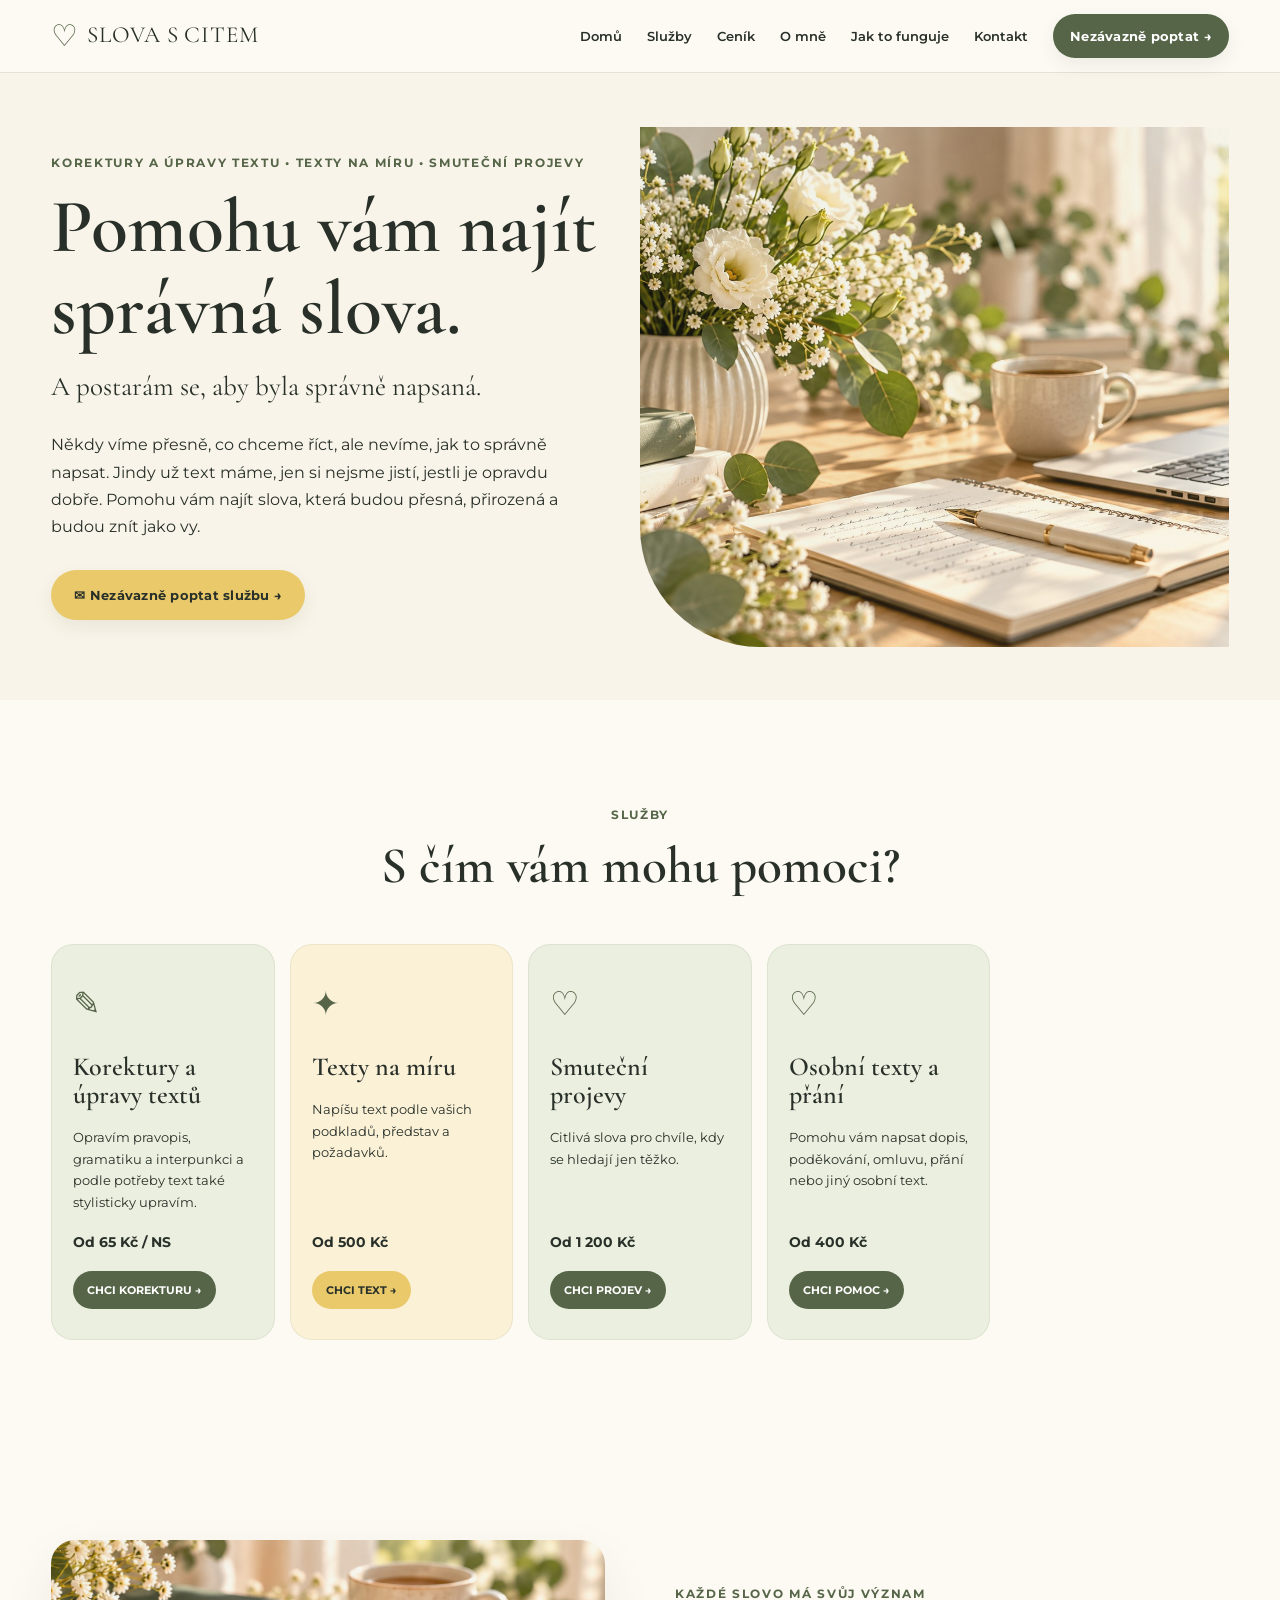
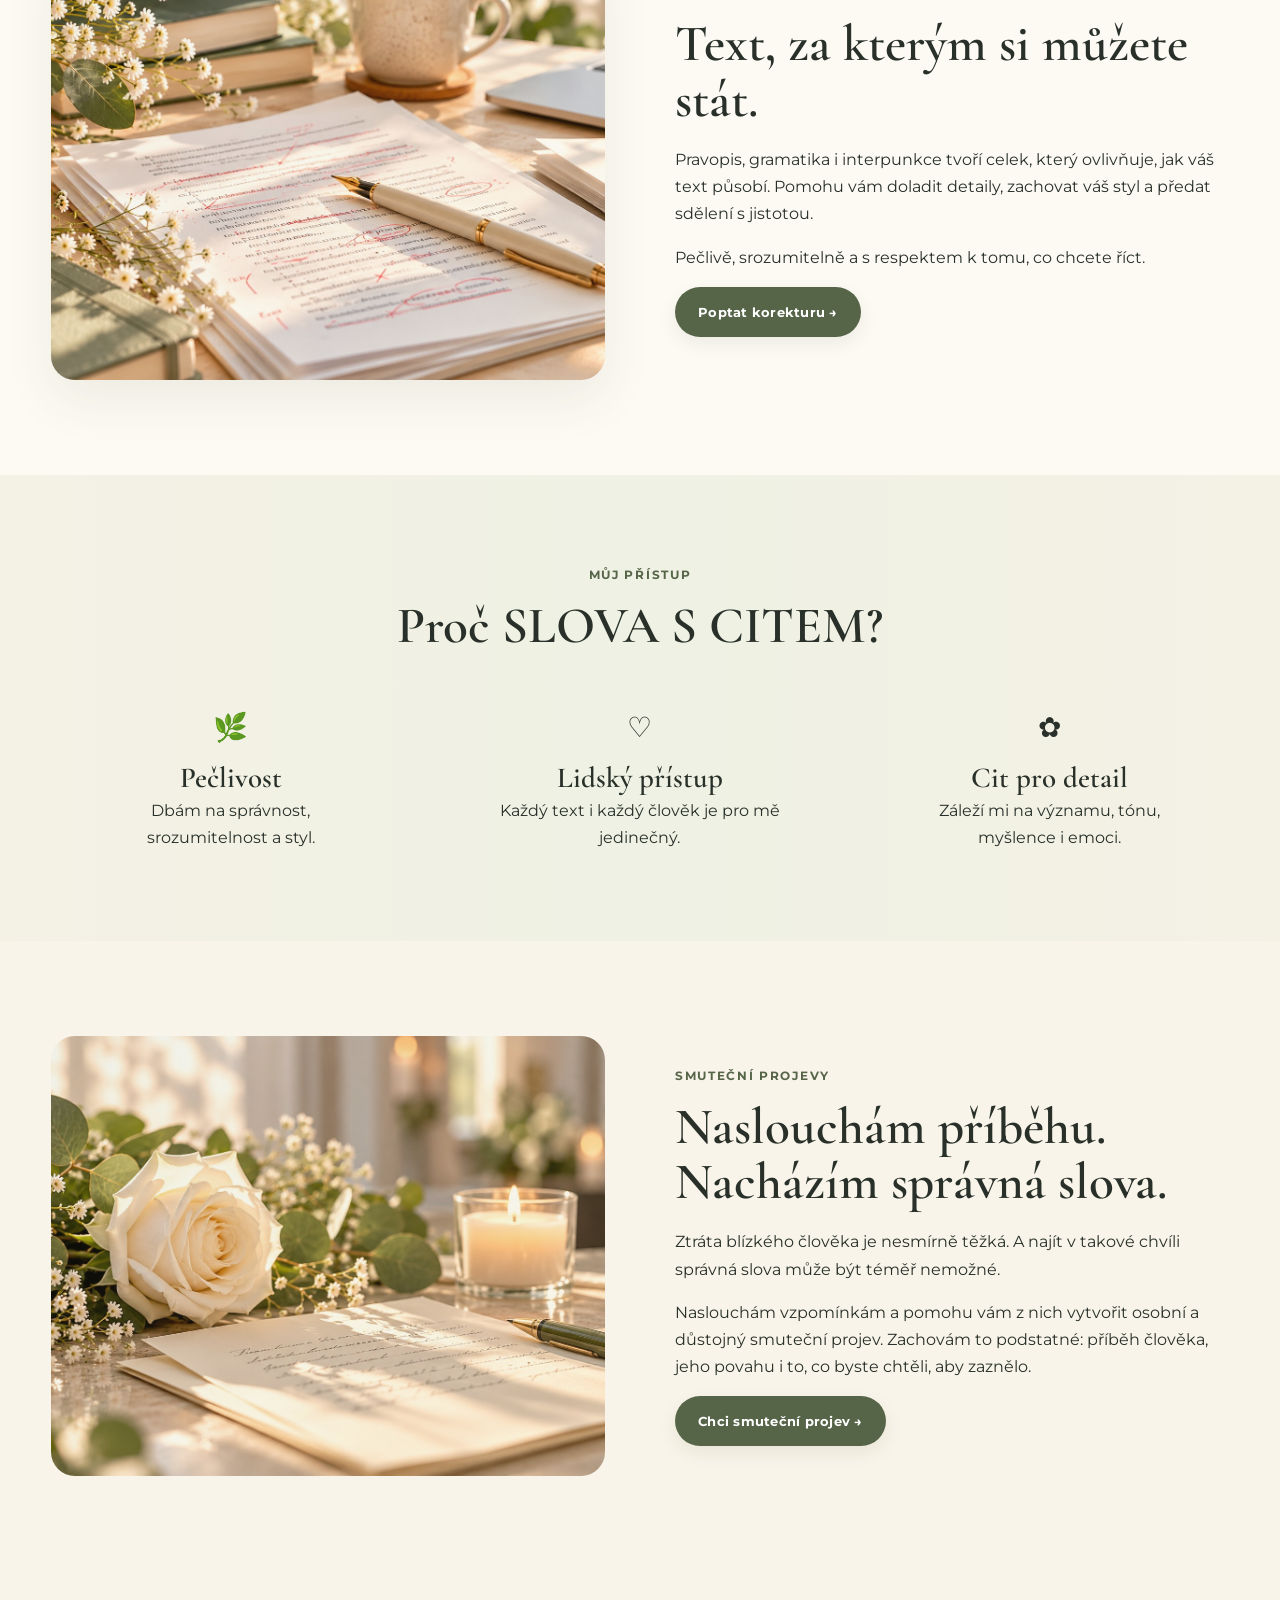
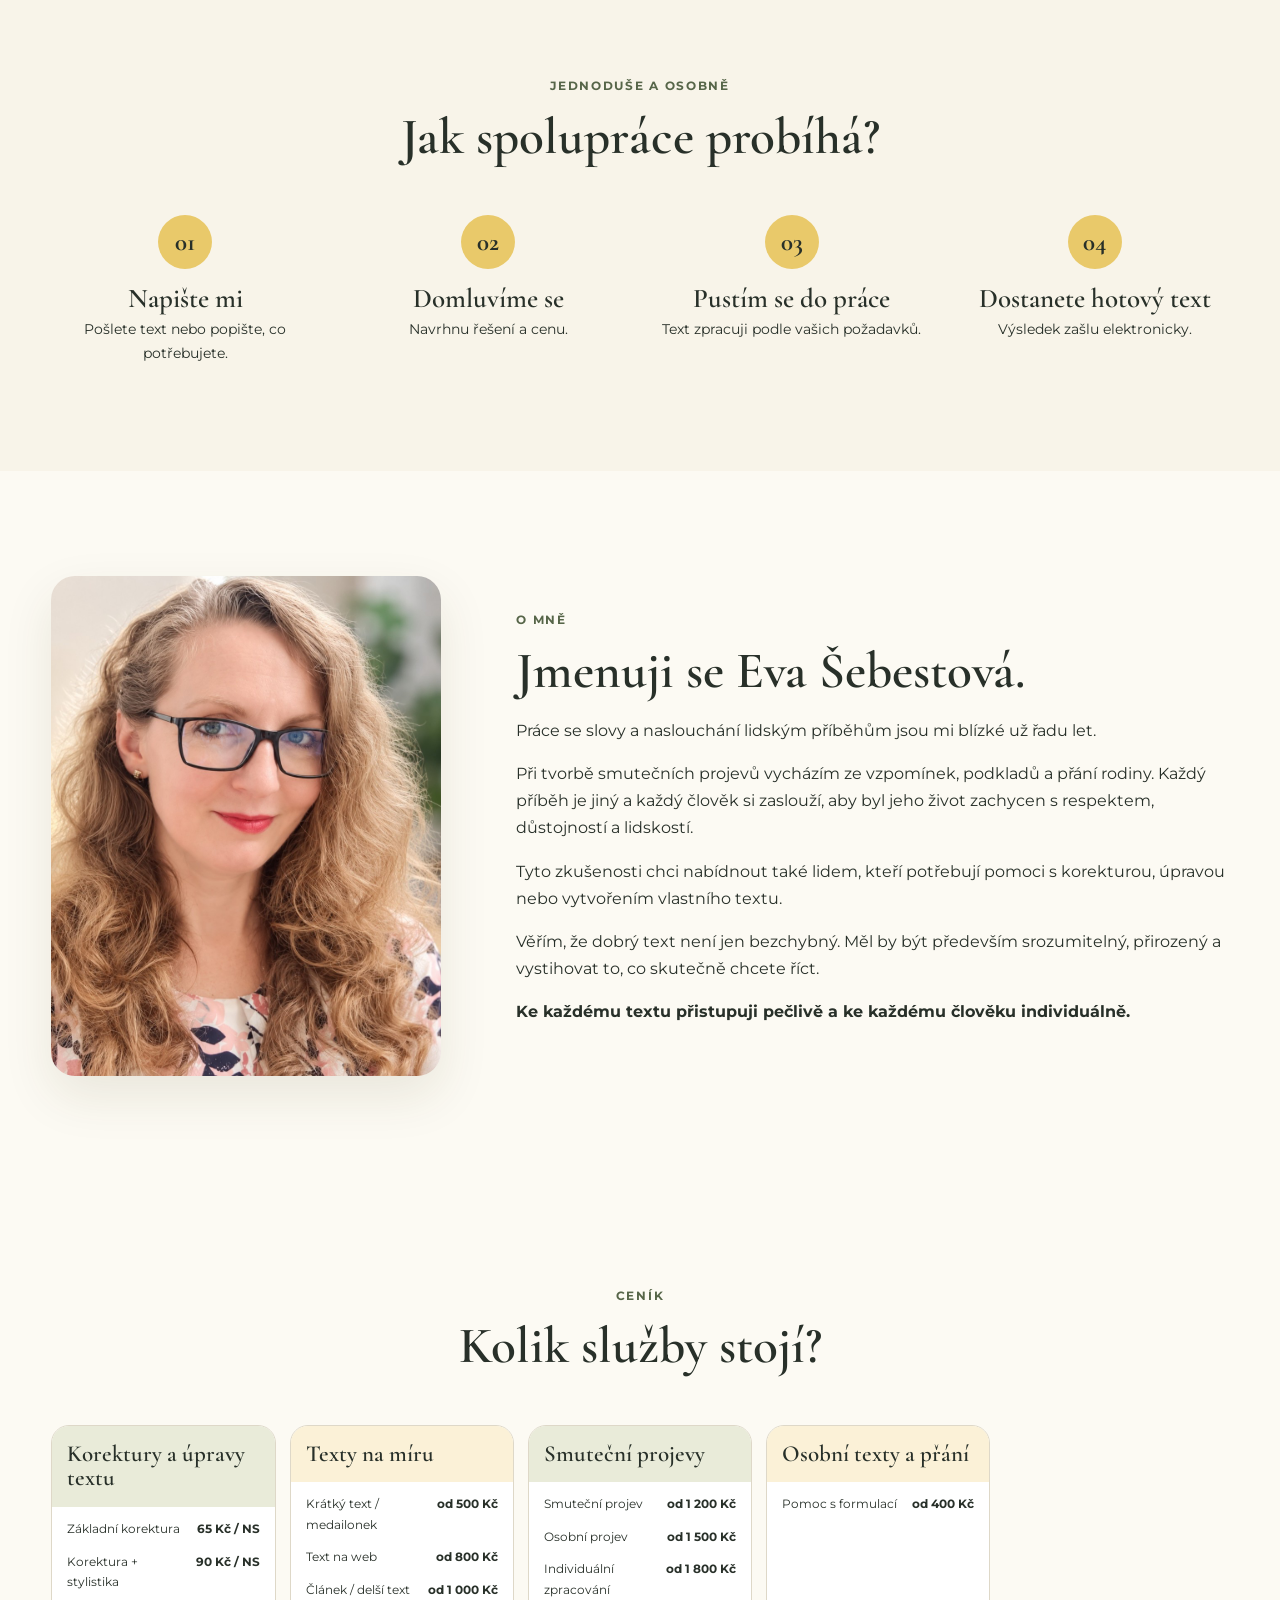
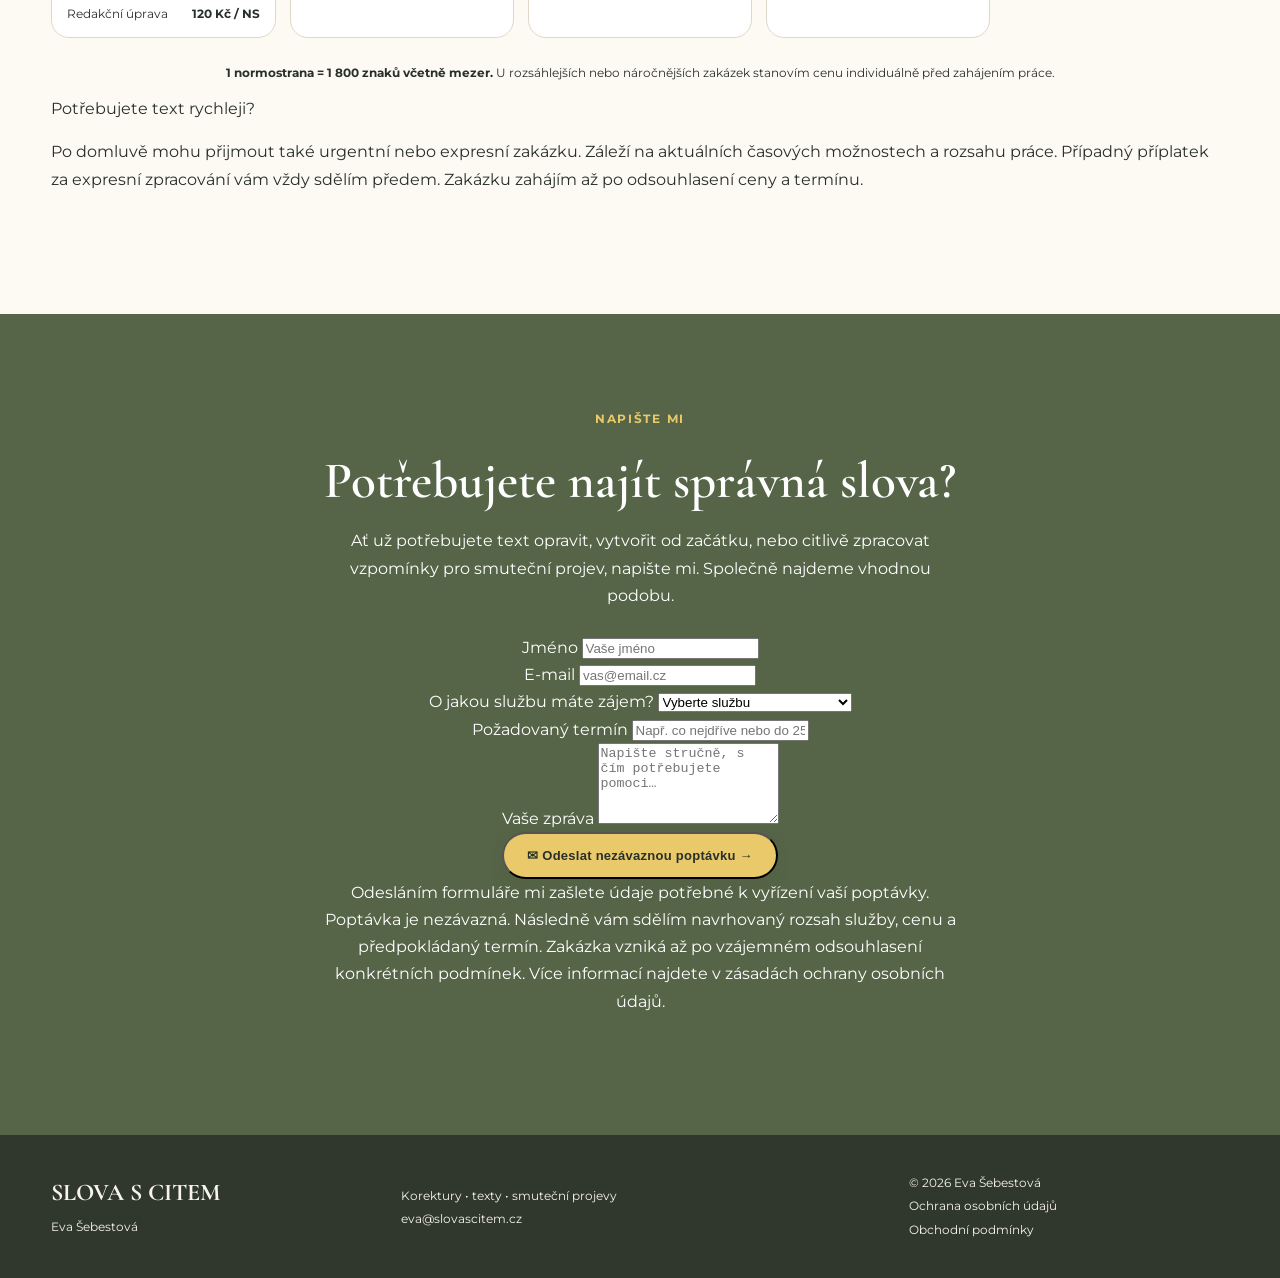
==== index.html @ 14510b4c "Update index.html" ====
<!doctype html>
<html lang="cs">
<head>
  <meta charset="utf-8">
  <meta name="viewport" content="width=device-width, initial-scale=1">
  <meta name="description" content="Slova s citem – korektury, texty na zakázku, osobní texty a smuteční projevy.">
  <title>Slova s citem | Eva Šebestová</title>
  <link rel="stylesheet" href="style.css">
</head>
<body>

<header class="site-header">
  <div class="container nav-wrap">
    <a class="logo" href="#domu" aria-label="Slova s citem – domů">
      <span class="logo-mark">♡</span>
      <span>SLOVA <i>S CITEM</i></span>
    </a>
    <button class="menu-toggle" aria-label="Otevřít menu" aria-expanded="false">☰</button>
    <nav class="nav" aria-label="Hlavní navigace">
      <a href="#domu">Domů</a>
      <a href="#sluzby">Služby</a>
      <a href="#cenik">Ceník</a>
      <a href="#omne">O mně</a>
      <a href="#jak-to-funguje">Jak to funguje</a>
      <a href="#kontakt">Kontakt</a>
      <a class="btn btn-small" href="#poptavka">Nezávazně poptat →</a>
    </nav>
  </div>
</header>

<main id="domu">

<section class="hero">
  <div class="container hero-grid">
    <div class="hero-copy">
      <p class="eyebrow">Korektury a úpravy textu • texty na míru • smuteční projevy</p>
      <h1>Pomohu vám najít správná slova.</h1>
      <p class="lead">A postarám se, aby byla správně napsaná.</p>
      <p>Někdy víme přesně, co chceme říct, ale nevíme, jak to správně napsat. Jindy už text máme, jen si nejsme jistí, jestli je opravdu dobře. Pomohu vám najít slova, která budou přesná, přirozená a budou znít jako vy.</p>
      <a class="btn" href="#poptavka">✉ Nezávazně poptat službu →</a>
    </div>
    <div class="hero-image" role="img" aria-label="Pracovní stůl s knihou, perem a květinami"></div>
  </div>
</section>

<section id="sluzby" class="section">
  <div class="container">
    <div class="section-heading">
      <p class="eyebrow">Služby</p>
      <h2>S čím vám mohu pomoci?</h2>
    </div>
    <div class="services-grid">
      <article class="service-card">
        <span class="service-icon">✎</span>
        <h3>Korektury a úpravy textů</h3>
        <p>Opravím pravopis, gramatiku a interpunkci a podle potřeby text také stylisticky upravím.</p>
        <strong>Od 65 Kč / NS</strong>
        <a href="#poptavka">Chci korekturu →</a>
      </article>
      <article class="service-card accent">
        <span class="service-icon">✦</span>
        <h3>Texty na míru</h3>
        <p>Napíšu text podle vašich podkladů, představ a požadavků.</p>
        <strong>Od 500 Kč</strong>
        <a href="#poptavka">Chci text →</a>
      </article>
      <article class="service-card">
        <span class="service-icon">♡</span>
        <h3>Smuteční projevy</h3>
        <p>Citlivá slova pro chvíle, kdy se hledají jen těžko.</p>
        <strong>Od 1 200 Kč</strong>
        <a href="#poptavka">Chci projev →</a>
      </article>
      <article class="service-card">
        <span class="service-icon">♡</span>
        <h3>Osobní texty a přání</h3>
        <p>Pomohu vám napsat dopis, poděkování, omluvu, přání nebo jiný osobní text.</p>
        <strong>Od 400 Kč</strong>
        <a href="#poptavka">Chci pomoc →</a>
      </article>
    </div>
  </div>
</section>

<section class="proofreading-showcase">
  <div class="container proofreading-grid">
    <div class="proofreading-photo" role="img" aria-label="Pečlivě opravené texty, dokumenty a pero"></div>
    <div class="proofreading-copy">
      <p class="eyebrow">Každé slovo má svůj význam</p>
      <h2>Text, za kterým si můžete stát.</h2>
      <p>Pravopis, gramatika i interpunkce tvoří celek, který ovlivňuje, jak váš text působí. Pomohu vám doladit detaily, zachovat váš styl a předat sdělení s jistotou.</p>
      <p>Pečlivě, srozumitelně a s respektem k tomu, co chcete říct.</p>
      <a class="btn btn-green" href="#poptavka">Poptat korekturu →</a>
    </div>
  </div>
</section>
  
<section class="values">
  <div class="container">
    <div class="section-heading">
      <p class="eyebrow">Můj přístup</p>
      <h2>Proč SLOVA S CITEM?</h2>
    </div>
    <div class="values-grid">
      <div><span>🌿</span><h3>Pečlivost</h3><p>Dbám na správnost, srozumitelnost a styl.</p></div>
      <div><span>♡</span><h3>Lidský přístup</h3><p>Každý text i každý člověk je pro mě jedinečný.</p></div>
      <div><span>✿</span><h3>Cit pro detail</h3><p>Záleží mi na významu, tónu, myšlence i emoci.</p></div>
    </div>
  </div>
</section>

<section class="special">
  <div class="container special-grid">
    <div class="special-photo"></div>
    <div>
      <p class="eyebrow">Smuteční projevy</p>
      <h2>Naslouchám příběhu. Nacházím správná slova.</h2>
      <p>Ztráta blízkého člověka je nesmírně těžká. A najít v takové chvíli správná slova může být téměř nemožné.</p>
      <p>Naslouchám vzpomínkám a pomohu vám z nich vytvořit osobní a důstojný smuteční projev. Zachovám to podstatné: příběh člověka, jeho povahu i to, co byste chtěli, aby zaznělo.</p>
      <a class="btn btn-green" href="#poptavka">Chci smuteční projev →</a>
    </div>
  </div>
</section>

<section id="jak-to-funguje" class="section process">
  <div class="container">
    <div class="section-heading">
      <p class="eyebrow">Jednoduše a osobně</p>
      <h2>Jak spolupráce probíhá?</h2>
    </div>
    <div class="process-grid">
      <div><b>01</b><h3>Napište mi</h3><p>Pošlete text nebo popište, co potřebujete.</p></div>
      <div><b>02</b><h3>Domluvíme se</h3><p>Navrhnu řešení a cenu.</p></div>
      <div><b>03</b><h3>Pustím se do práce</h3><p>Text zpracuji podle vašich požadavků.</p></div>
      <div><b>04</b><h3>Dostanete hotový text</h3><p>Výsledek zašlu elektronicky.</p></div>
    </div>
  </div>
</section>
  
<section id="omne" class="section about">
  <div class="container about-grid">
    <div class="about-photo" aria-label="Fotografie Evy Šebestové"></div>
    <div>
      <p class="eyebrow">O mně</p>
      <h2>Jmenuji se Eva Šebestová.</h2>
      <p>Práce se slovy a naslouchání lidským příběhům jsou mi blízké už řadu let.</p>
      <p>Při tvorbě smutečních projevů vycházím ze vzpomínek, podkladů a přání rodiny. Každý příběh je jiný a každý člověk si zaslouží, aby byl jeho život zachycen s respektem, důstojností a lidskostí.</p>
      <p>Tyto zkušenosti chci nabídnout také lidem, kteří potřebují pomoci s korekturou, úpravou nebo vytvořením vlastního textu.</p>
      <p>Věřím, že dobrý text není jen bezchybný. Měl by být především srozumitelný, přirozený a vystihovat to, co skutečně chcete říct.</p>
      <p><strong>Ke každému textu přistupuji pečlivě a ke každému člověku individuálně.</strong></p>
    </div>
  </div>
</section>

<section id="cenik" class="section pricing">
  <div class="container">
    <div class="section-heading">
      <p class="eyebrow">Ceník</p>
      <h2>Kolik služby stojí?</h2>
    </div>
    <div class="pricing-grid">
      <article><h3>Korektury a úpravy textu</h3><p>Základní korektura <b>65 Kč / NS</b></p><p>Korektura + stylistika <b>90 Kč / NS</b></p><p>Redakční úprava <b>120 Kč / NS</b></p></article>
      <article><h3>Texty na míru</h3><p>Krátký text / medailonek <b>od 500 Kč</b></p><p>Text na web <b>od 800 Kč</b></p><p>Článek / delší text <b>od 1 000 Kč</b></p></article>
      <article><h3>Smuteční projevy</h3><p>Smuteční projev <b>od 1 200 Kč</b></p><p>Osobní projev <b>od 1 500 Kč</b></p><p>Individuální zpracování <b>od 1 800 Kč</b></p></article>
      <article><h3>Osobní texty a přání</h3><p>Pomoc s formulací <b>od 400 Kč</b></p></article>
    </div>
    <p class="note"><strong>1 normostrana = 1 800 znaků včetně mezer.</strong> U rozsáhlejších nebo náročnějších zakázek stanovím cenu individuálně před zahájením práce.</p> Potřebujete text rychleji?
<p>
Po domluvě mohu přijmout také urgentní nebo expresní zakázku. Záleží na aktuálních časových možnostech a rozsahu práce. Případný příplatek za expresní zpracování vám vždy sdělím předem. Zakázku zahájím až po odsouhlasení ceny a termínu.</p>
  </div>
</section>

<section id="poptavka" class="cta">
  <div class="container">
    <p class="eyebrow">Napište mi</p>
    <h2>Potřebujete najít správná slova?</h2>
    <p>Ať už potřebujete text opravit, vytvořit od začátku, nebo citlivě zpracovat vzpomínky pro smuteční projev, napište mi. Společně najdeme vhodnou podobu.</p>
    <form class="contact-form" action="https://formsubmit.app/f/jwqg4cdmm2" method="POST">
      <input type="hidden" name="_subject" value="Nová poptávka – SLOVA S CITEM">
      <div class="form-field">
        <label for="poptavka-jmeno">Jméno</label>
        <input id="poptavka-jmeno" type="text" name="name" autocomplete="name" placeholder="Vaše jméno" required>
      </div>
      <div class="form-field">
        <label for="poptavka-email">E-mail</label>
        <input id="poptavka-email" type="email" name="email" autocomplete="email" placeholder="vas@email.cz" required>
      </div>
      <div class="form-field">
        <label for="poptavka-sluzba">O jakou službu máte zájem?</label>
        <select id="poptavka-sluzba" name="service" required>
          <option value="" selected disabled>Vyberte službu</option>
          <option>Korektury a úpravy textu</option>
          <option>Text na míru</option>
          <option>Smuteční projev</option>
          <option>Osobní text a přání</option>
          <option>Jiná služba / nejsem si jistý/á</option>
        </select>
      </div>
<div class="form-field">
  <label for="poptavka-termin">Požadovaný termín</label>
  <input
    id="poptavka-termin"
    type="text"
    name="deadline"
    placeholder="Např. co nejdříve nebo do 25. 10."
  >
</div>
      <div class="form-field">
        <label for="poptavka-zprava">Vaše zpráva</label>
        <textarea id="poptavka-zprava" name="message" rows="5" placeholder="Napište stručně, s čím potřebujete pomoci…" required></textarea>
      </div>
      <button class="btn btn-light" type="submit">✉ Odeslat nezávaznou poptávku →</button>
      
<p class="form-note">
  Odesláním formuláře mi zašlete údaje potřebné k vyřízení vaší poptávky. Poptávka je nezávazná. Následně vám sdělím navrhovaný rozsah služby, cenu a předpokládaný termín. Zakázka vzniká až po vzájemném odsouhlasení konkrétních podmínek.
  Více informací najdete v
  <a href="ochrana-osobnich-udaju.html">zásadách ochrany osobních údajů</a>.
</p>

    </form>
  </div>
</section>

</main>

<footer id="kontakt" class="footer">
  <div class="container footer-grid">
    <div><strong>SLOVA S CITEM</strong><p>Eva Šebestová</p></div>
    <div><p>Korektury • texty • smuteční projevy</p><a href="mailto:eva@slovascitem.cz">eva@slovascitem.cz</a></div>
    
<div>
  <p>© 2026 Eva Šebestová</p>
  <p><a href="ochrana-osobnich-udaju.html">Ochrana osobních údajů</a></p>
  <p><a href="obchodni-podminky.html">Obchodní podmínky</a></p>
</div>

  </div>
</footer>

<script>
  const toggle = document.querySelector('.menu-toggle');
  const nav = document.querySelector('.nav');
  toggle.addEventListener('click', () => {
    const open = nav.classList.toggle('open');
    toggle.setAttribute('aria-expanded', open);
  });
  document.querySelectorAll('.nav a').forEach(link => link.addEventListener('click', () => nav.classList.remove('open')));
</script>
</body>
</html>
---- style.css ----
@font-face {
  font-family: "Cormorant Garamond";
  src: url("fonts/CormorantGaramond-VariableFont_wght.ttf") format("truetype");
  font-weight: 300 700;
  font-style: normal;
  font-display: swap;
}

@font-face {
  font-family: "Montserrat";
  src: url("fonts/Montserrat-VariableFont_wght.ttf") format("truetype");
  font-weight: 100 900;
  font-style: normal;
  font-display: swap;
}

:root{
  --cream:#F8F4E9;
  --ivory:#FCFAF3;
  --sage:#7A8963;
  --olive:#566548;
  --gold:#E9C96A;
  --text:#283029;
  --line:#DED8C8;
  --serif:"Cormorant Garamond", Georgia, serif;
  --sans:"Montserrat", Arial, sans-serif;
  --radius:22px;
}
*{box-sizing:border-box}
html{scroll-behavior:smooth}
body{margin:0;background:var(--ivory);color:var(--text);font-family:var(--sans);font-size:16px;line-height:1.7}
a{color:inherit;text-decoration:none}
.container{width:min(1180px,92%);margin:auto}
.site-header{position:sticky;top:0;z-index:20;background:rgba(252,250,243,.95);backdrop-filter:blur(12px);border-bottom:1px solid rgba(222,216,200,.7)}
.nav-wrap{min-height:72px;display:flex;align-items:center;justify-content:space-between;gap:24px}
.logo{display:flex;align-items:center;gap:8px;font-family:var(--serif);font-size:23px;letter-spacing:.04em;white-space:nowrap}
.logo i{font-style:normal}
.logo-mark{font-size:30px;color:var(--olive)}
.nav{display:flex;align-items:center;gap:25px;font-size:13px;font-weight:600}
.nav a:not(.btn){transition:.2s}
.nav a:not(.btn):hover{color:var(--olive)}
.menu-toggle{display:none;border:0;background:none;font-size:28px;color:var(--olive)}
.btn{display:inline-flex;align-items:center;justify-content:center;gap:8px;padding:14px 23px;border-radius:999px;background:var(--gold);font-weight:700;font-size:13px;letter-spacing:.02em;transition:.2s;box-shadow:0 7px 18px rgba(70,60,20,.08)}
.btn:hover{transform:translateY(-2px)}
.btn-small{padding:11px 17px;background:var(--olive);color:white}
.btn-green{background:var(--olive);color:white}
.btn-light{background:var(--gold);color:var(--text)}
.hero{background:var(--cream)}
.hero-grid{min-height:610px;display:grid;grid-template-columns:1fr 1fr;align-items:center}
.hero-copy{padding:80px 40px 80px 0;max-width:650px}
.eyebrow{font-size:12px;text-transform:uppercase;letter-spacing:.14em;font-weight:700;color:var(--olive);margin:0 0 13px}
h1,h2,h3{font-family:var(--serif);font-weight:600;line-height:1.08;margin:0 0 18px}
h1{font-size:clamp(48px,6vw,76px)}
h2{font-size:clamp(38px,4vw,54px)}
h3{font-size:28px}
.lead{font-family:var(--serif);font-size:27px;margin:-5px 0 22px}
.hero-copy>p:not(.eyebrow):not(.lead){max-width:570px;margin-bottom:30px}
.hero-image{height:520px;background:linear-gradient(135deg,rgba(122,137,99,.1),rgba(233,201,106,.18)),url("images/uvodni.jpg") center/cover;border-radius:0 0 0 120px}
.section{padding:105px 0}
.section-heading{text-align:center;max-width:720px;margin:0 auto 50px}
.section-heading h2{margin-bottom:0}
.services-grid{display:grid;grid-template-columns:repeat(5,1fr);gap:15px}
.service-card{background:#EAEFDF;border:1px solid rgba(122,137,99,.12);border-radius:var(--radius);padding:30px 21px;display:flex;flex-direction:column;align-items:flex-start;min-height:330px}
.service-card.accent{background:#FBF1D7}
.service-icon{font-size:33px;margin-bottom:22px;color:var(--olive)}
.service-card h3{font-size:26px}
.service-card p{font-size:13px;line-height:1.65;margin:0 0 18px}
.service-card strong{margin-top:auto;font-size:14px}
.service-card a{margin-top:16px;background:var(--olive);color:white;border-radius:999px;padding:10px 14px;font-size:11px;font-weight:700;text-transform:uppercase}
.service-card.accent a{background:var(--gold);color:var(--text)}
.values{padding:90px 0;background:linear-gradient(90deg,#F4F1E5,#EEF1E3,#F4F1E5)}
.values-grid{display:grid;grid-template-columns:repeat(3,1fr);gap:50px;text-align:center}
.values-grid span{font-size:28px}
.values-grid h3{font-size:29px;margin:10px 0 4px}
.values-grid p{margin:0;max-width:280px;margin-inline:auto}
.special{padding:95px 0;background:var(--cream)}
.special-grid{display:grid;grid-template-columns:1fr 1fr;gap:70px;align-items:center}
.special-photo{min-height:440px;border-radius:24px;background:linear-gradient(135deg,rgba(86,101,72,.08),rgba(233,201,106,.15)),url("images/smutecni_projevy.jpg") center/cover}
.special p{max-width:580px}
.about{background:var(--ivory)}
.about-grid{display:grid;grid-template-columns:390px 1fr;gap:75px;align-items:center}
.about-photo{height:500px;border-radius:24px;background:url("images/eva.jpg") center/cover;box-shadow:0 20px 50px rgba(70,60,20,.1)}
.about p{max-width:720px}
.process{background:var(--cream)}
.process-grid{display:grid;grid-template-columns:repeat(4,1fr);gap:35px;text-align:center}
.process-grid b{display:inline-flex;width:54px;height:54px;align-items:center;justify-content:center;border-radius:50%;background:var(--gold);font-family:var(--serif);font-size:25px}
.process-grid h3{font-size:27px;margin:15px 0 5px}
.process-grid p{font-size:14px;margin:0}
.pricing{background:var(--ivory)}
.pricing-grid{display:grid;grid-template-columns:repeat(5,1fr);gap:14px}
.pricing-grid article{border:1px solid var(--line);border-radius:18px;overflow:hidden;background:white}
.pricing-grid h3{font-size:23px;background:#E9EBD9;padding:16px 15px;margin:0}
.pricing-grid article:nth-child(even) h3{background:#FBF1D7}
.pricing-grid p{font-size:12px;padding:0 15px;display:flex;justify-content:space-between;gap:8px}
.pricing-grid p b{white-space:nowrap}
.note{text-align:center;font-size:12px;margin-top:25px}
.cta{padding:95px 0;background:var(--olive);color:white;text-align:center}
.cta .eyebrow{color:var(--gold)}
.cta p{max-width:650px;margin:0 auto 25px}
.footer{padding:35px 0;background:#30382E;color:#F8F4E9;font-size:12px}
.footer-grid{display:grid;grid-template-columns:1fr 1.5fr 1fr;gap:30px;align-items:center}
.footer strong{font-family:var(--serif);font-size:24px}
.footer p{margin:3px 0}
@media(max-width:1000px){
  .nav{gap:13px}
  .services-grid{grid-template-columns:repeat(3,1fr)}
  .pricing-grid{grid-template-columns:repeat(2,1fr)}
}
@media(max-width:760px){
  body{font-size:15px}
  .site-header{position:sticky}
  .nav-wrap{min-height:64px}
  .menu-toggle{display:block}
  .nav{display:none;position:absolute;left:0;right:0;top:64px;background:var(--ivory);padding:20px 6%;flex-direction:column;align-items:stretch;border-bottom:1px solid var(--line)}
  .nav.open{display:flex}
  .nav a{text-align:center;padding:9px}
  .hero-grid,.special-grid,.about-grid{grid-template-columns:1fr}
  .hero-copy{padding:60px 0 40px}
  .hero-image{height:330px;border-radius:0 0 0 70px}
  .section{padding:75px 0}
  .services-grid,.values-grid,.process-grid,.pricing-grid{grid-template-columns:1fr}
  .service-card{min-height:auto}
  .special-photo{min-height:300px}
  .about-photo{height:380px}
  .footer-grid{grid-template-columns:1fr;text-align:center}
  h1{font-size:49px}
  .lead{font-size:24px}
}

/* Samostatná sekce korektur */
.proofreading-showcase {
  padding: 95px 0;
  background: var(--ivory);
}

.proofreading-grid {
  display: grid;
  grid-template-columns: 1fr 1fr;
  gap: 70px;
  align-items: center;
}

.proofreading-photo {
  min-height: 440px;
  border-radius: 24px;
  background:
    linear-gradient(135deg, rgba(86,101,72,.06), rgba(233,201,106,.10)),
    url("images/korektury.jpg") center/cover;
  box-shadow: 0 20px 50px rgba(70,60,20,.08);
}

.proofreading-copy p {
  max-width: 580px;
}

@media (max-width: 760px) {
  .proofreading-grid {
    grid-template-columns: 1fr;
    gap: 30px;
  }

  .proofreading-showcase {
    padding: 75px 0;
  }

  .proofreading-photo {
    min-height: 300px;
  }
}
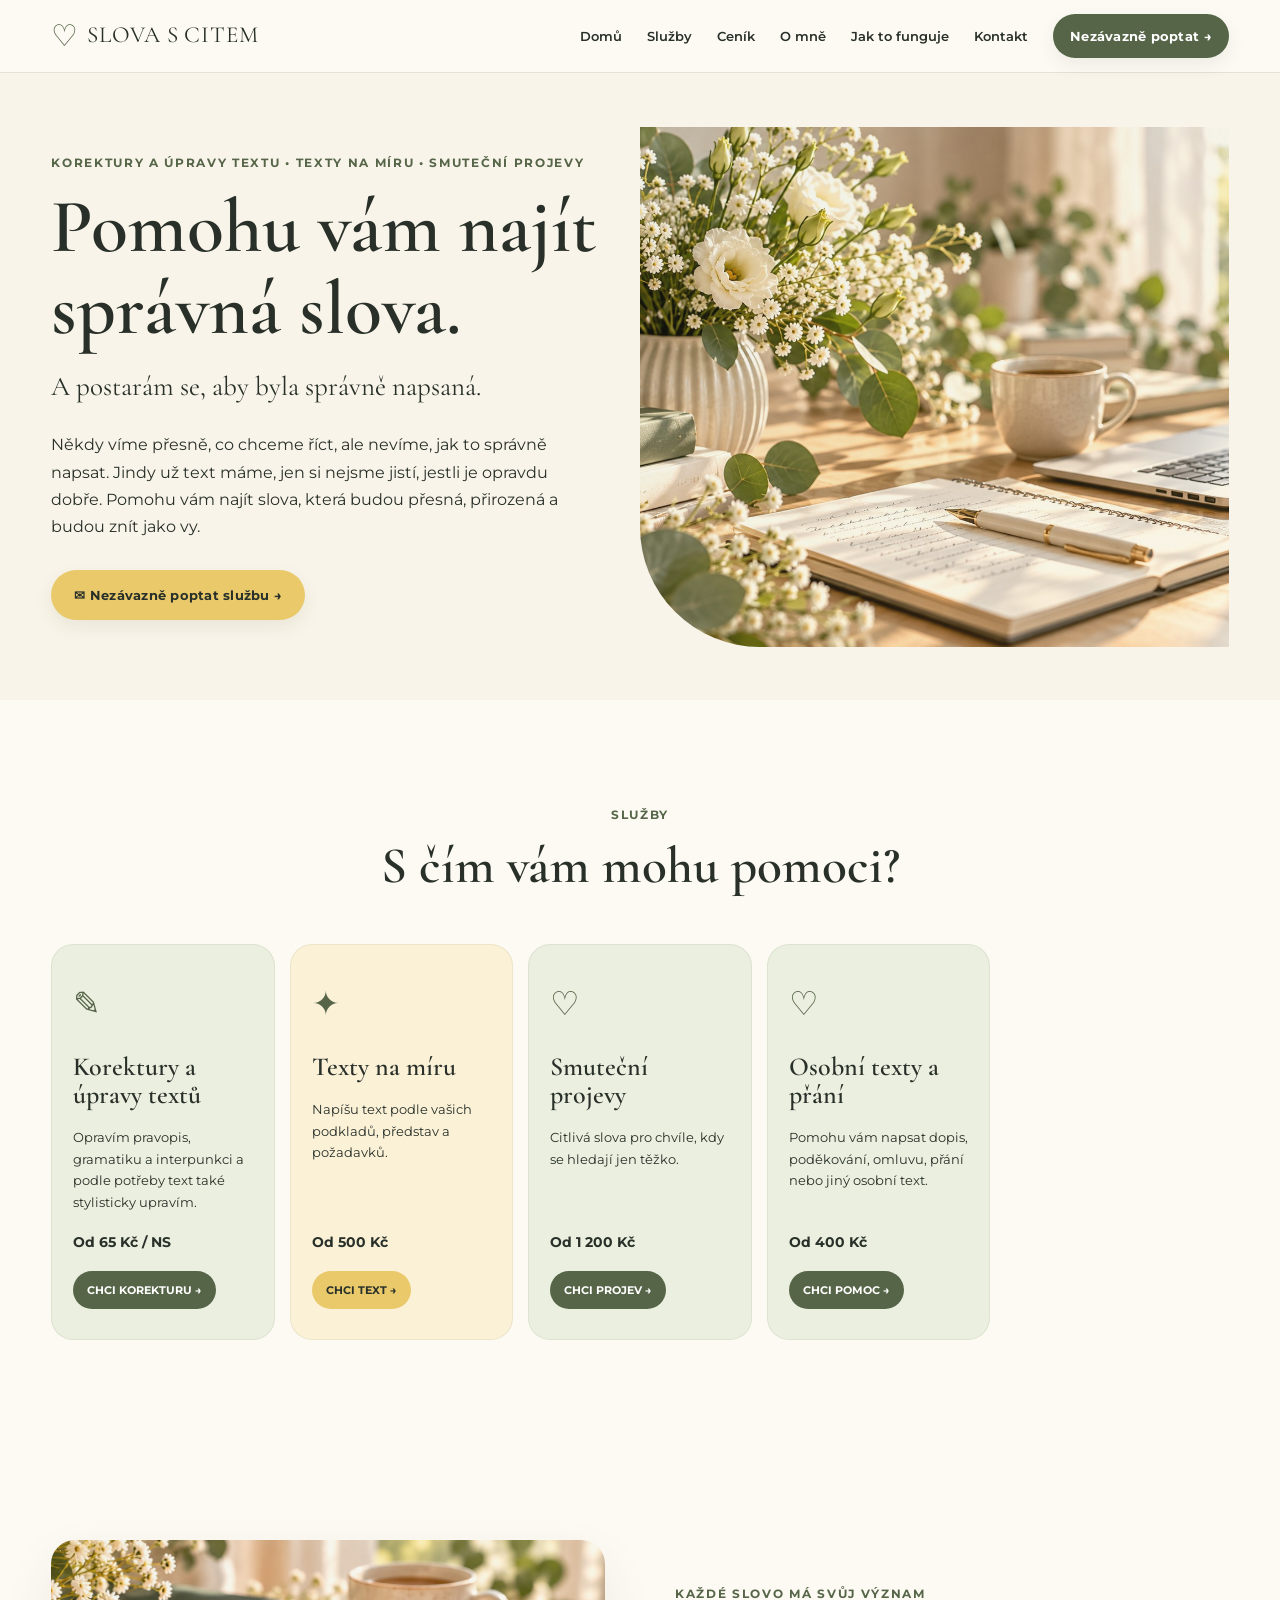
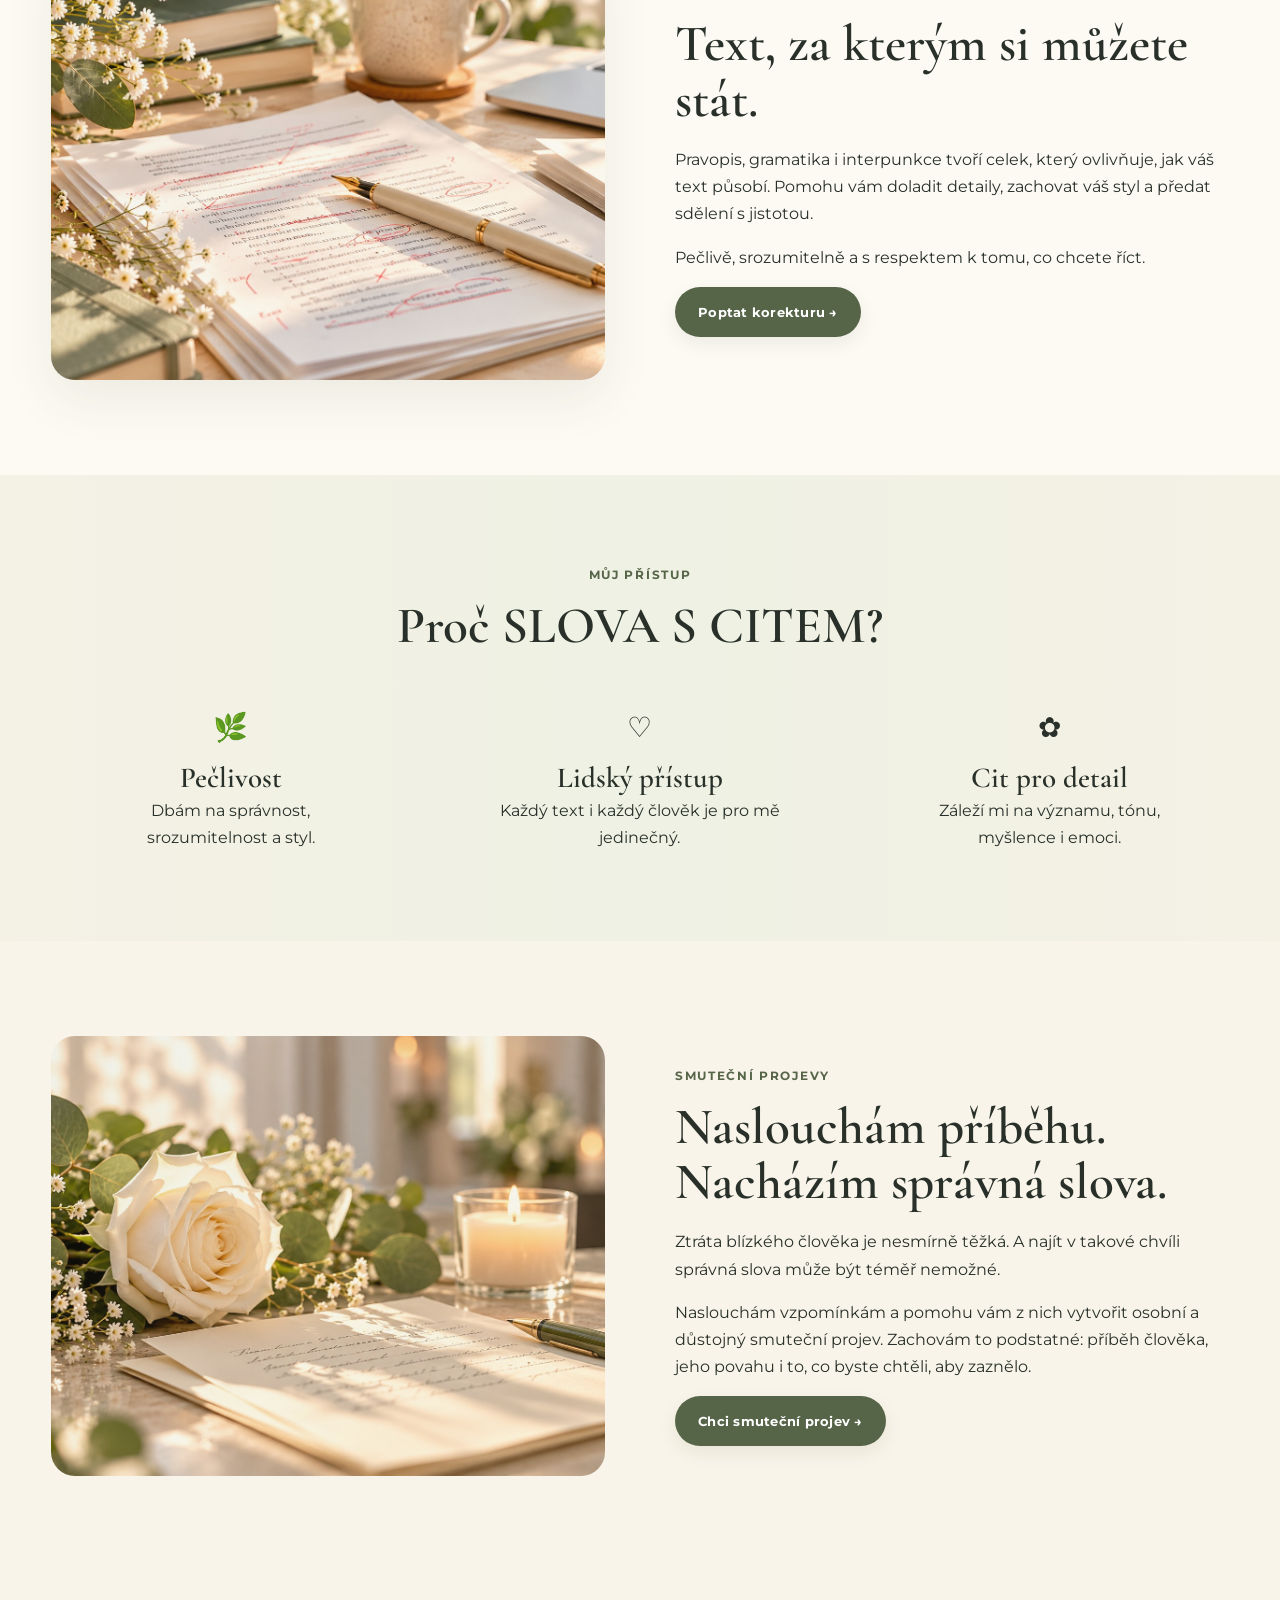
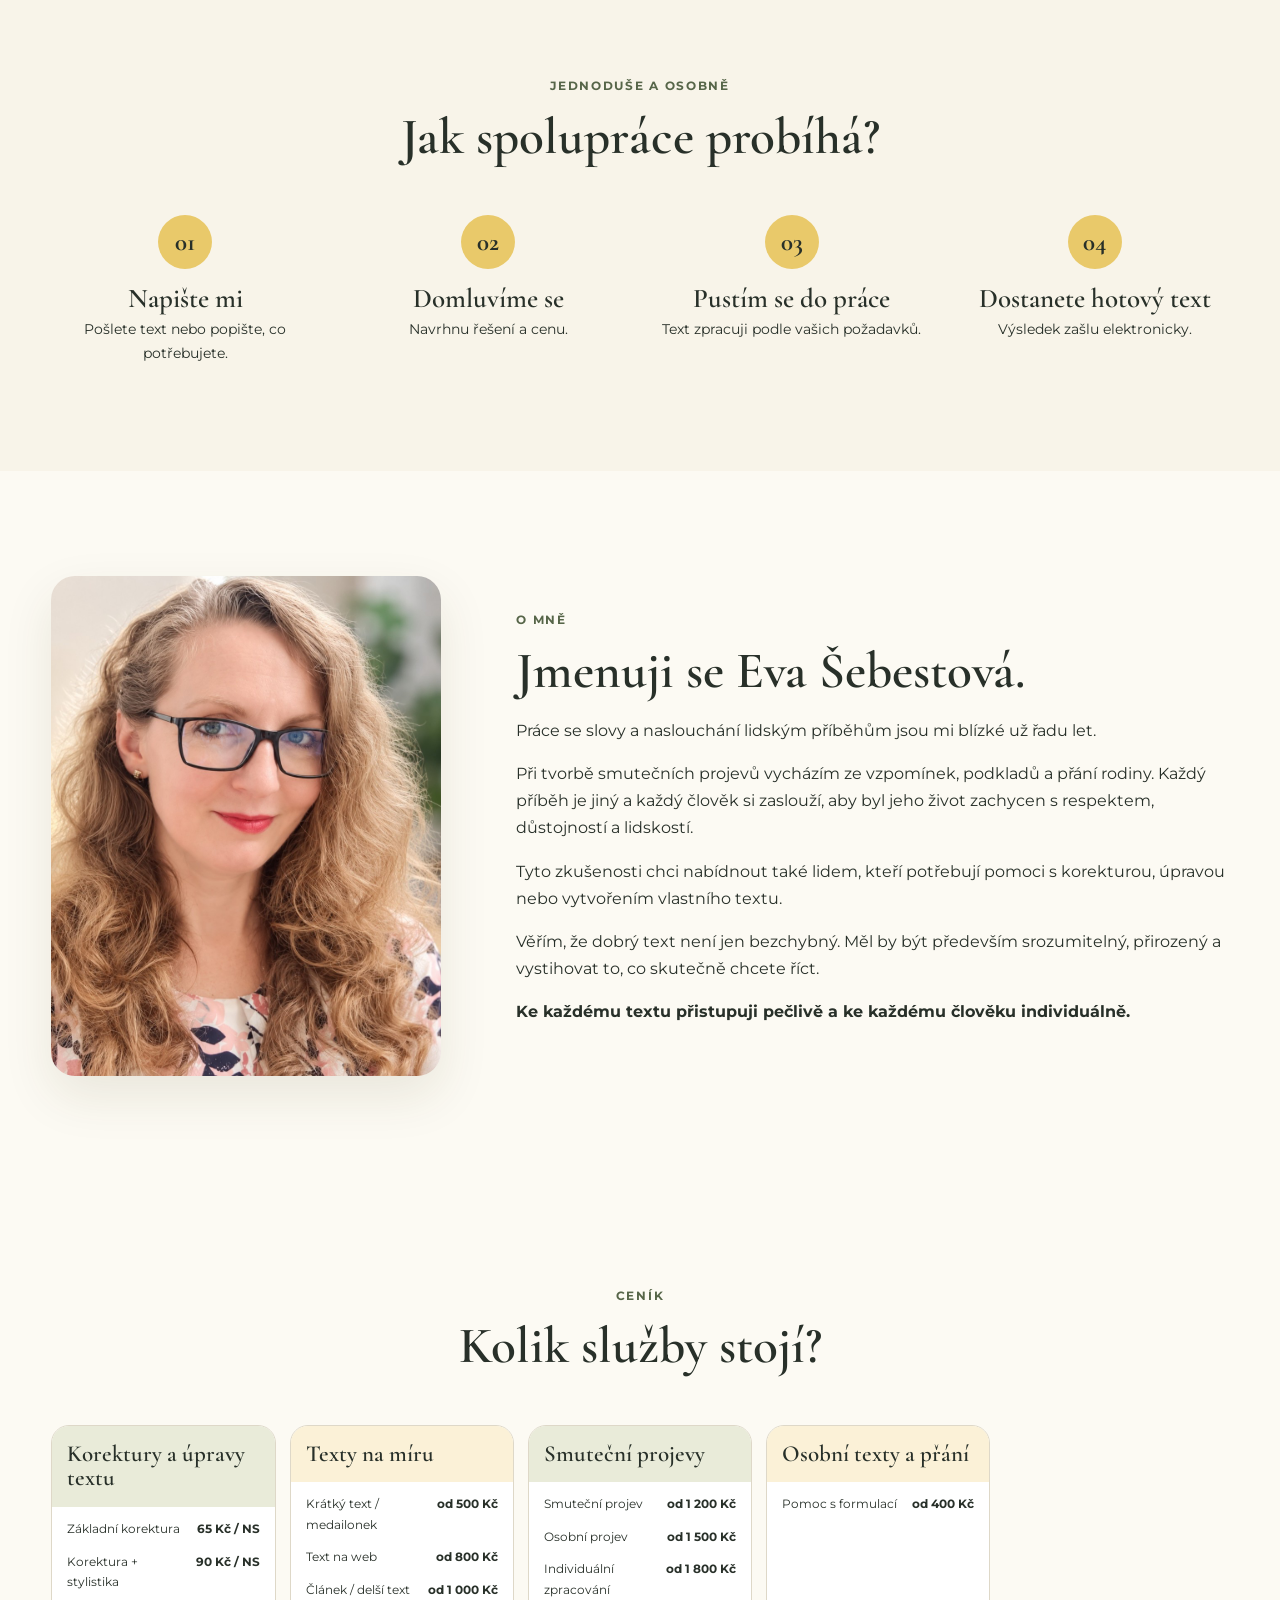
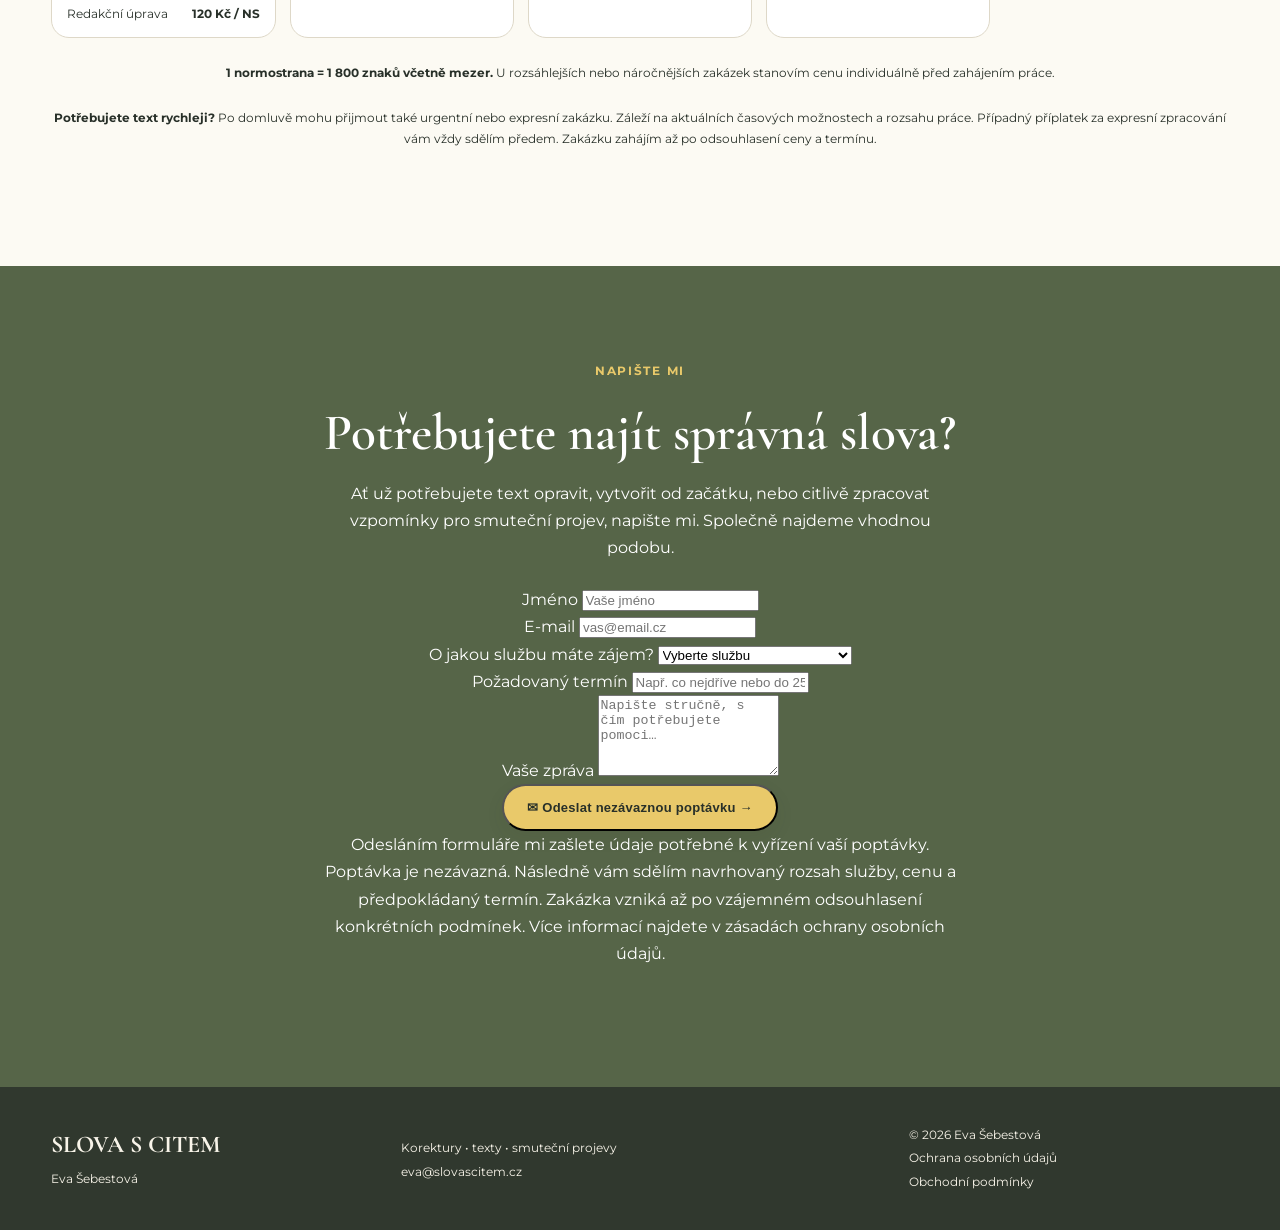
==== commit a76f90d9: "Update index.html" ====
--- a/index.html
+++ b/index.html
@@ -164,8 +164,8 @@
       <article><h3>Smuteční projevy</h3><p>Smuteční projev <b>od 1 200 Kč</b></p><p>Osobní projev <b>od 1 500 Kč</b></p><p>Individuální zpracování <b>od 1 800 Kč</b></p></article>
       <article><h3>Osobní texty a přání</h3><p>Pomoc s formulací <b>od 400 Kč</b></p></article>
     </div>
-    <p class="note"><strong>1 normostrana = 1 800 znaků včetně mezer.</strong> U rozsáhlejších nebo náročnějších zakázek stanovím cenu individuálně před zahájením práce.</p> Potřebujete text rychleji?
-<p>
+    <p class="note"><strong>1 normostrana = 1 800 znaků včetně mezer.</strong> U rozsáhlejších nebo náročnějších zakázek stanovím cenu individuálně před zahájením práce.<p class="note"><strong> Potřebujete text rychleji?</strong>
+
 Po domluvě mohu přijmout také urgentní nebo expresní zakázku. Záleží na aktuálních časových možnostech a rozsahu práce. Případný příplatek za expresní zpracování vám vždy sdělím předem. Zakázku zahájím až po odsouhlasení ceny a termínu.</p>
   </div>
 </section>
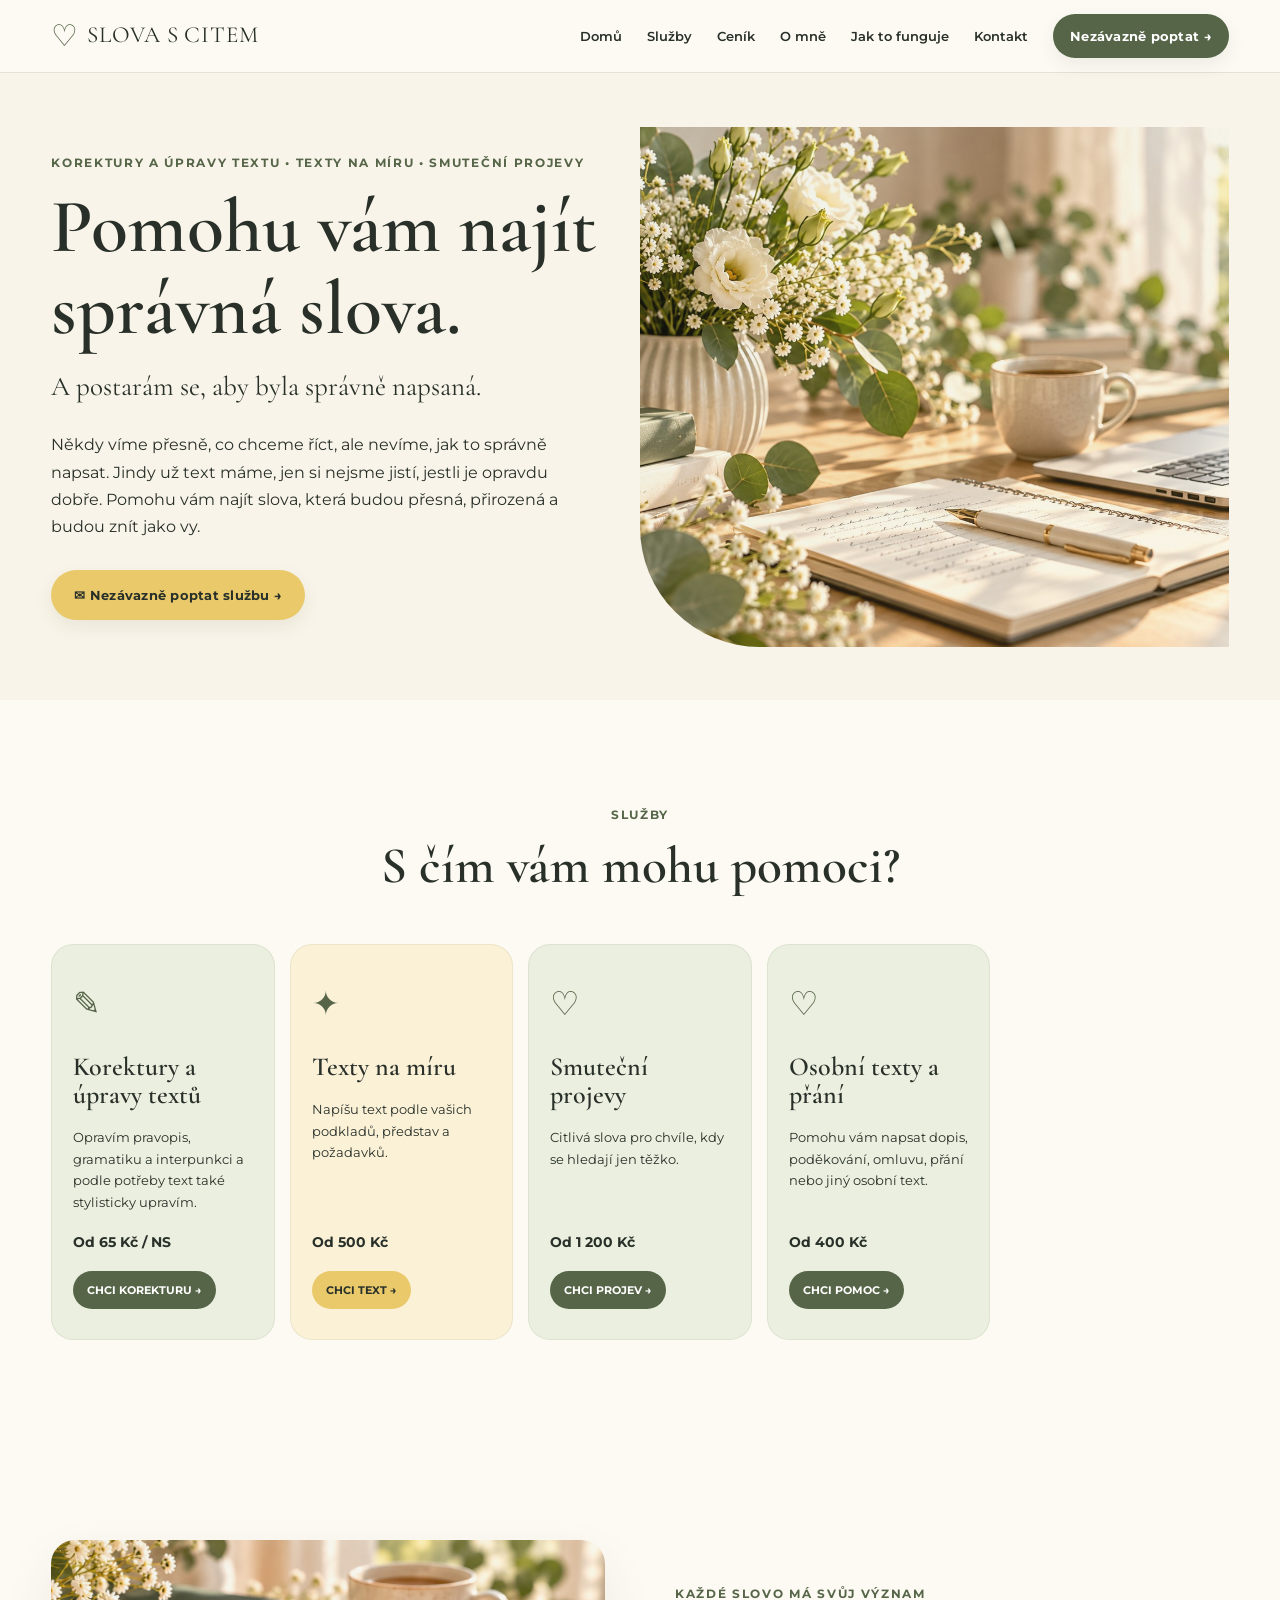
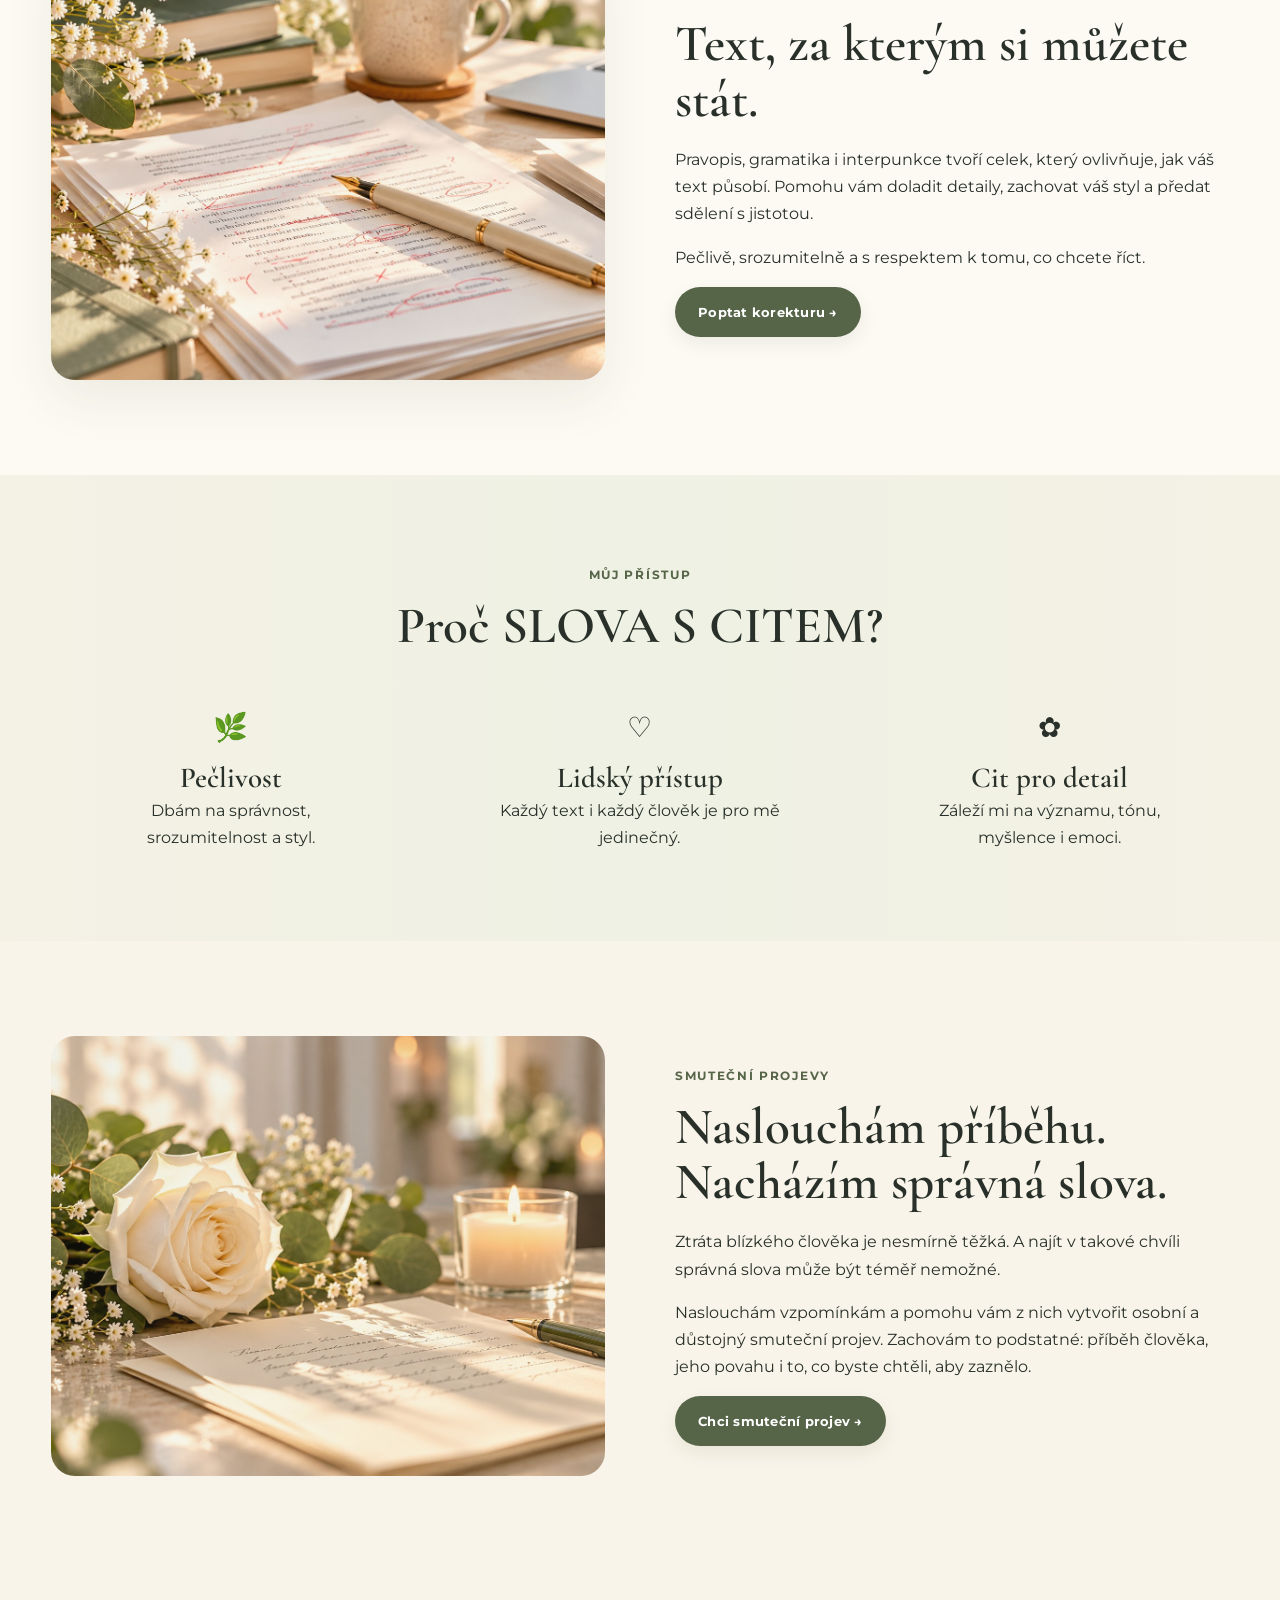
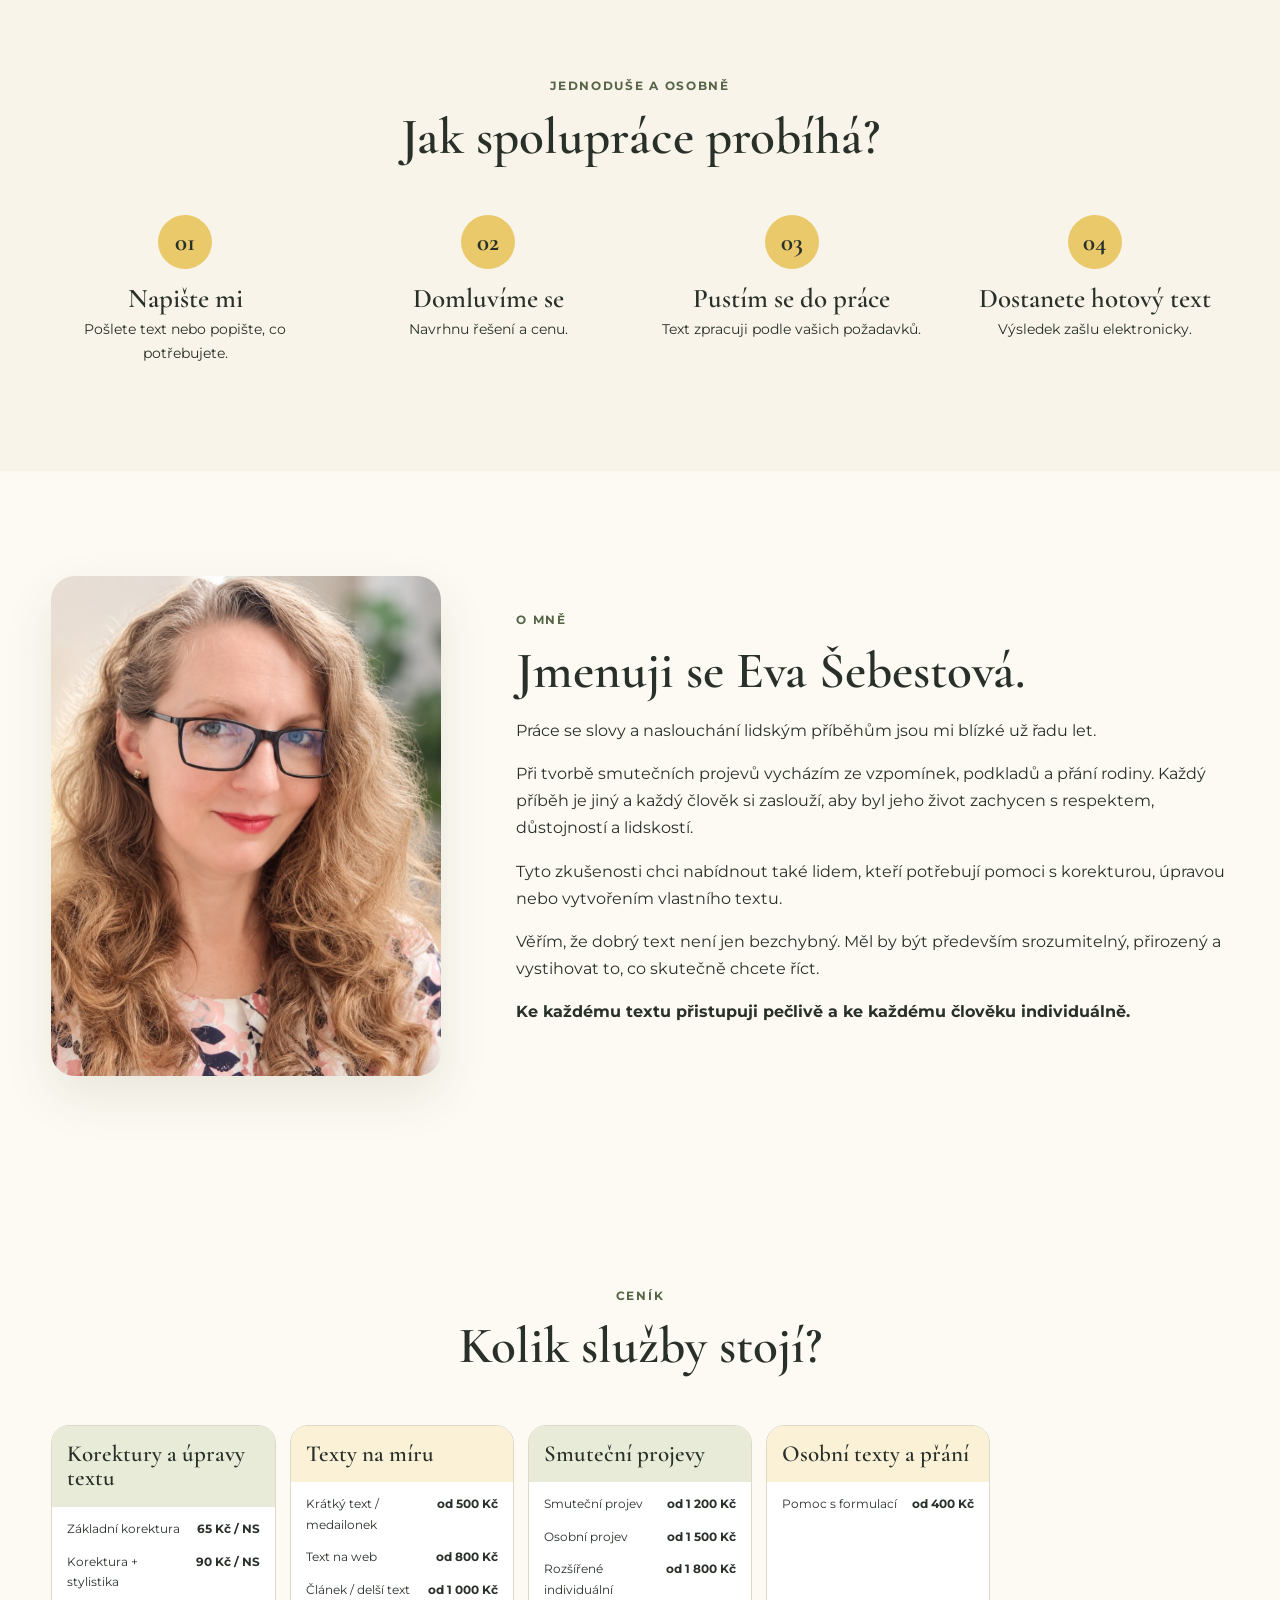
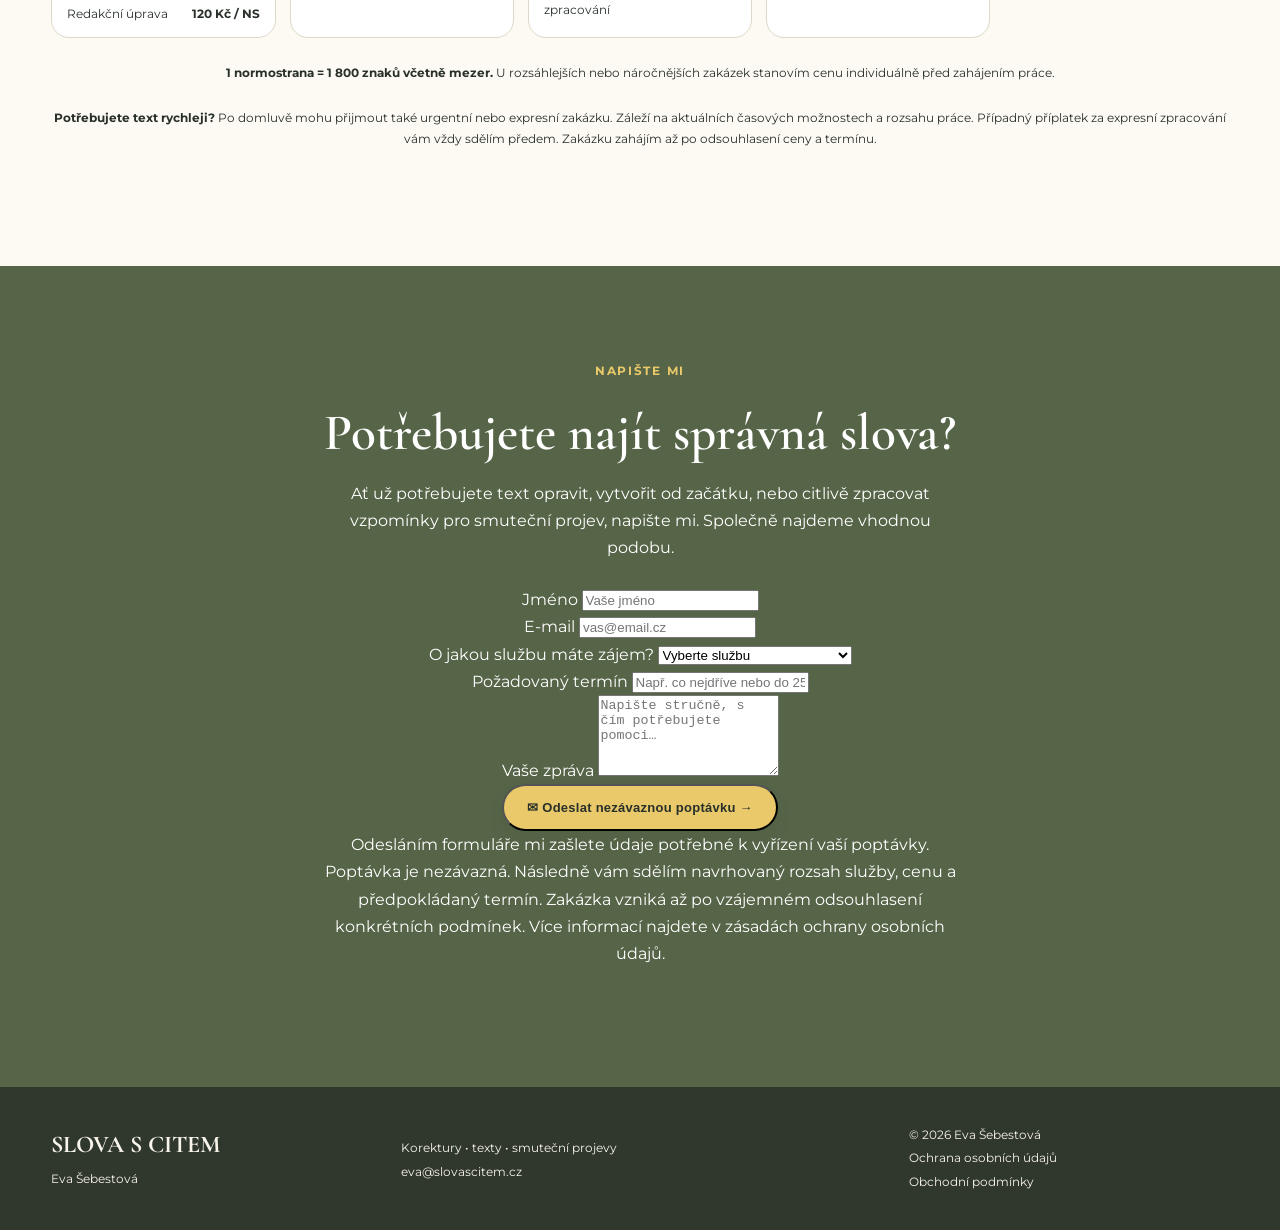
==== commit 84172201: "Update index.html" ====
--- a/index.html
+++ b/index.html
@@ -161,12 +161,12 @@
     <div class="pricing-grid">
       <article><h3>Korektury a úpravy textu</h3><p>Základní korektura <b>65 Kč / NS</b></p><p>Korektura + stylistika <b>90 Kč / NS</b></p><p>Redakční úprava <b>120 Kč / NS</b></p></article>
       <article><h3>Texty na míru</h3><p>Krátký text / medailonek <b>od 500 Kč</b></p><p>Text na web <b>od 800 Kč</b></p><p>Článek / delší text <b>od 1 000 Kč</b></p></article>
-      <article><h3>Smuteční projevy</h3><p>Smuteční projev <b>od 1 200 Kč</b></p><p>Osobní projev <b>od 1 500 Kč</b></p><p>Individuální zpracování <b>od 1 800 Kč</b></p></article>
+      <article><h3>Smuteční projevy</h3><p>Smuteční projev <b>od 1 200 Kč</b></p><p>Osobní projev <b>od 1 500 Kč</b></p><p>Rozšířené individuální zpracování <b>od 1 800 Kč</b></p></article>
       <article><h3>Osobní texty a přání</h3><p>Pomoc s formulací <b>od 400 Kč</b></p></article>
     </div>
-    <p class="note"><strong>1 normostrana = 1 800 znaků včetně mezer.</strong> U rozsáhlejších nebo náročnějších zakázek stanovím cenu individuálně před zahájením práce.<p class="note"><strong> Potřebujete text rychleji?</strong>
-
-Po domluvě mohu přijmout také urgentní nebo expresní zakázku. Záleží na aktuálních časových možnostech a rozsahu práce. Případný příplatek za expresní zpracování vám vždy sdělím předem. Zakázku zahájím až po odsouhlasení ceny a termínu.</p>
+    <p class="note"><strong>1 normostrana = 1 800 znaků včetně mezer.</strong> U rozsáhlejších nebo náročnějších zakázek stanovím cenu individuálně před zahájením práce.</p>
+
+<p class="note"><strong>Potřebujete text rychleji?</strong> Po domluvě mohu přijmout také urgentní nebo expresní zakázku. Záleží na aktuálních časových možnostech a rozsahu práce. Případný příplatek za expresní zpracování vám vždy sdělím předem. Zakázku zahájím až po odsouhlasení ceny a termínu.</p>
   </div>
 </section>
 
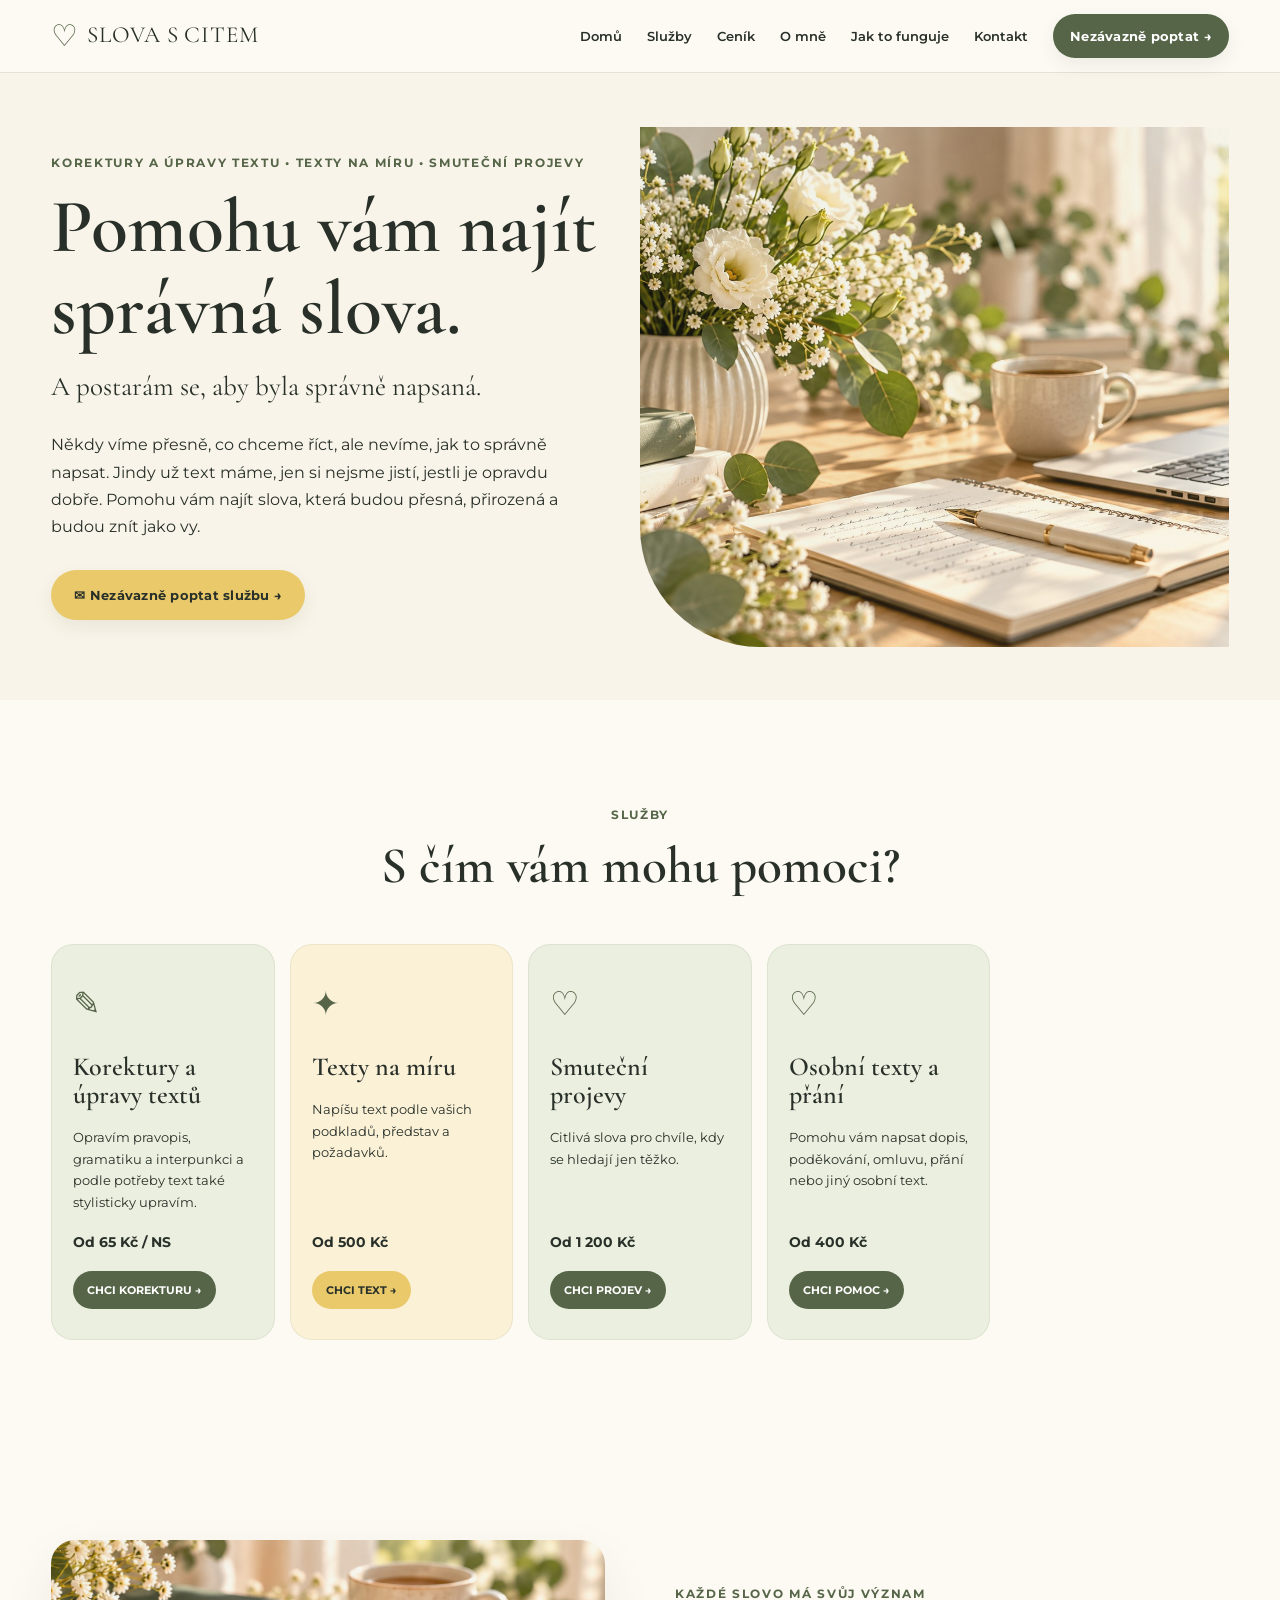
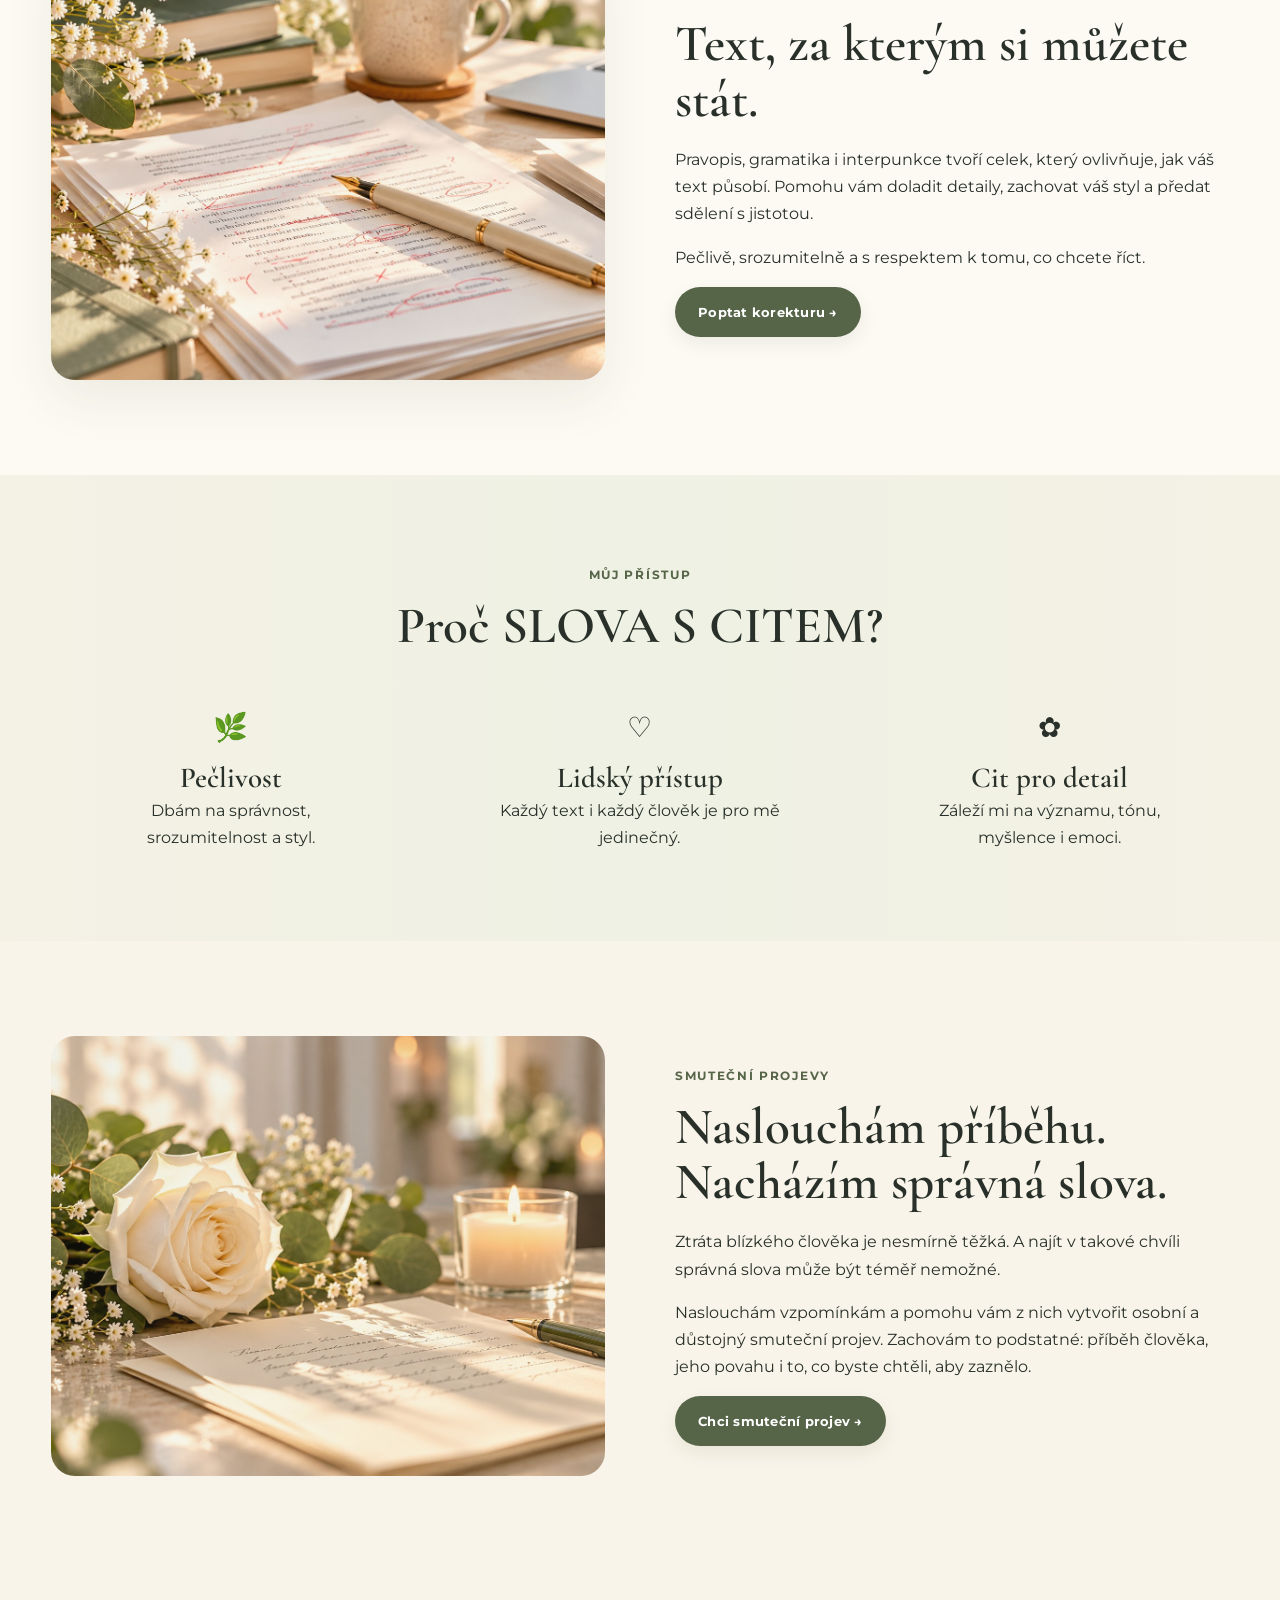
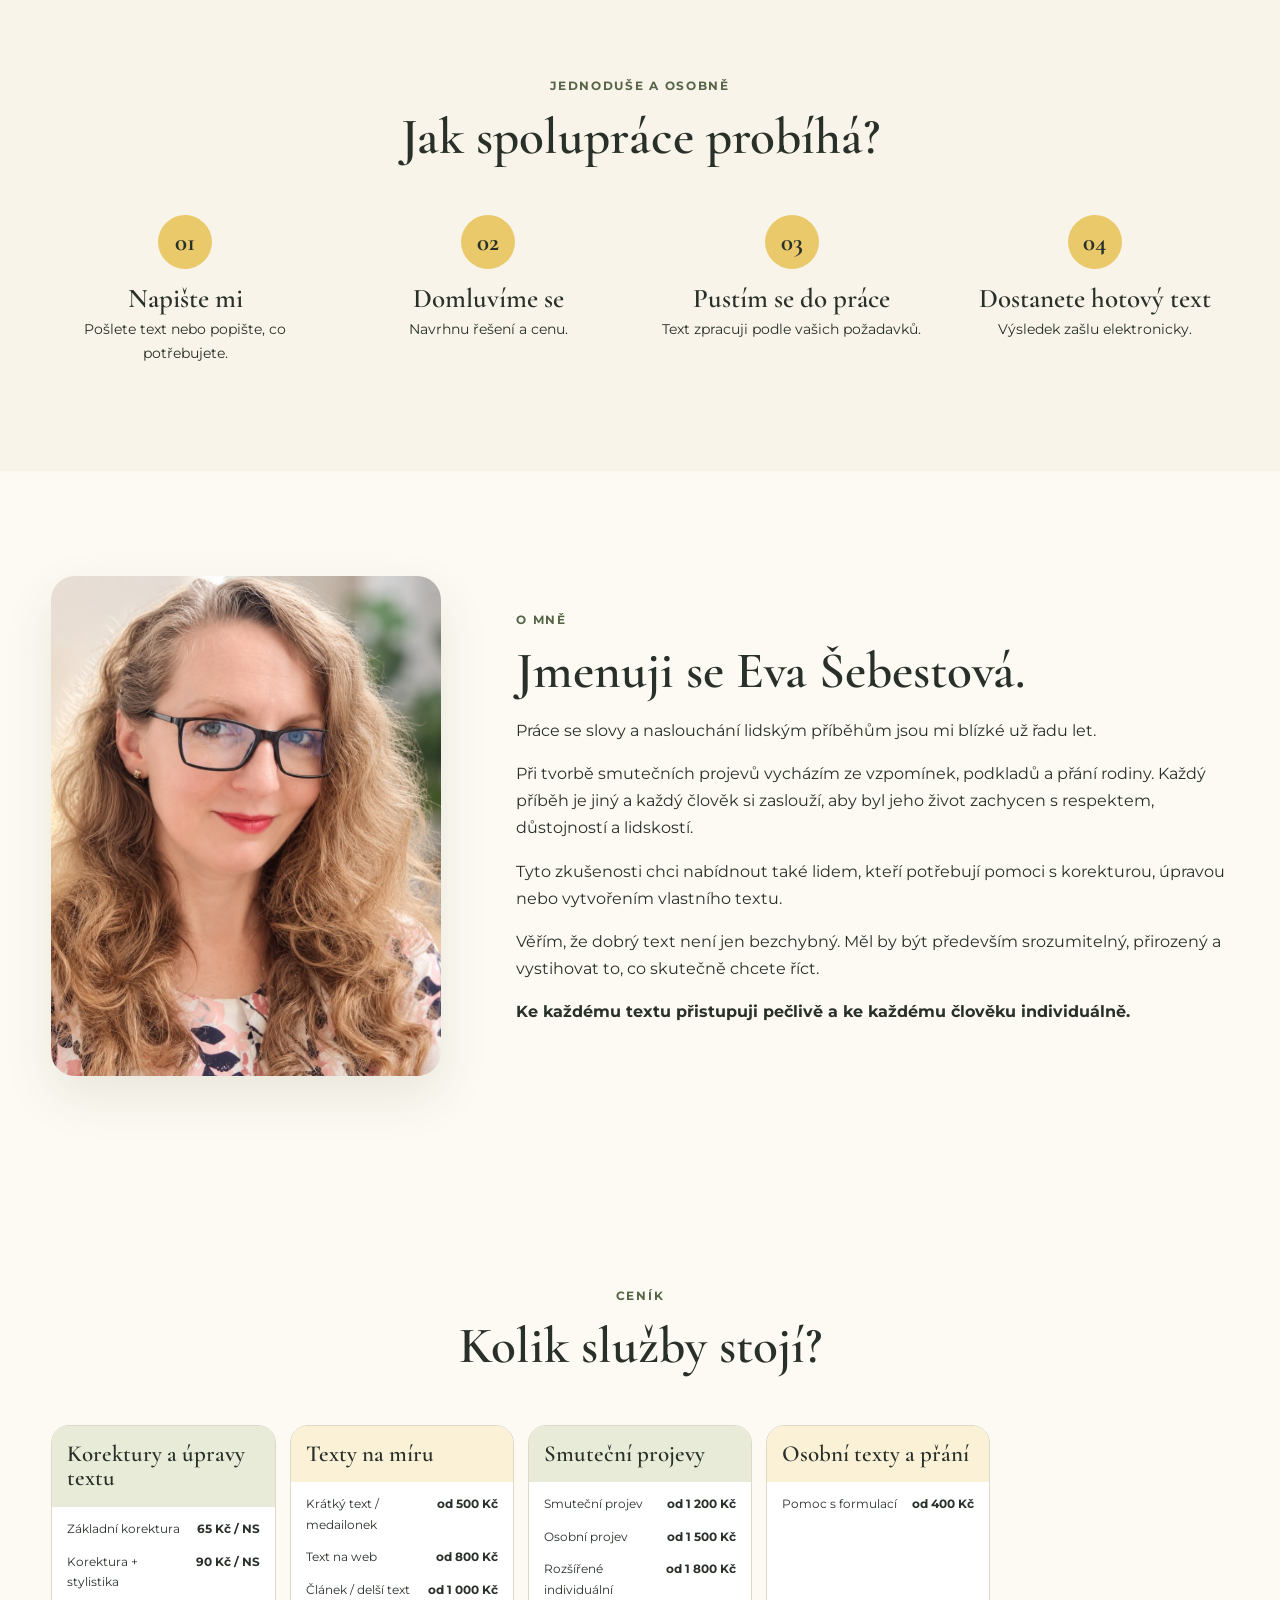
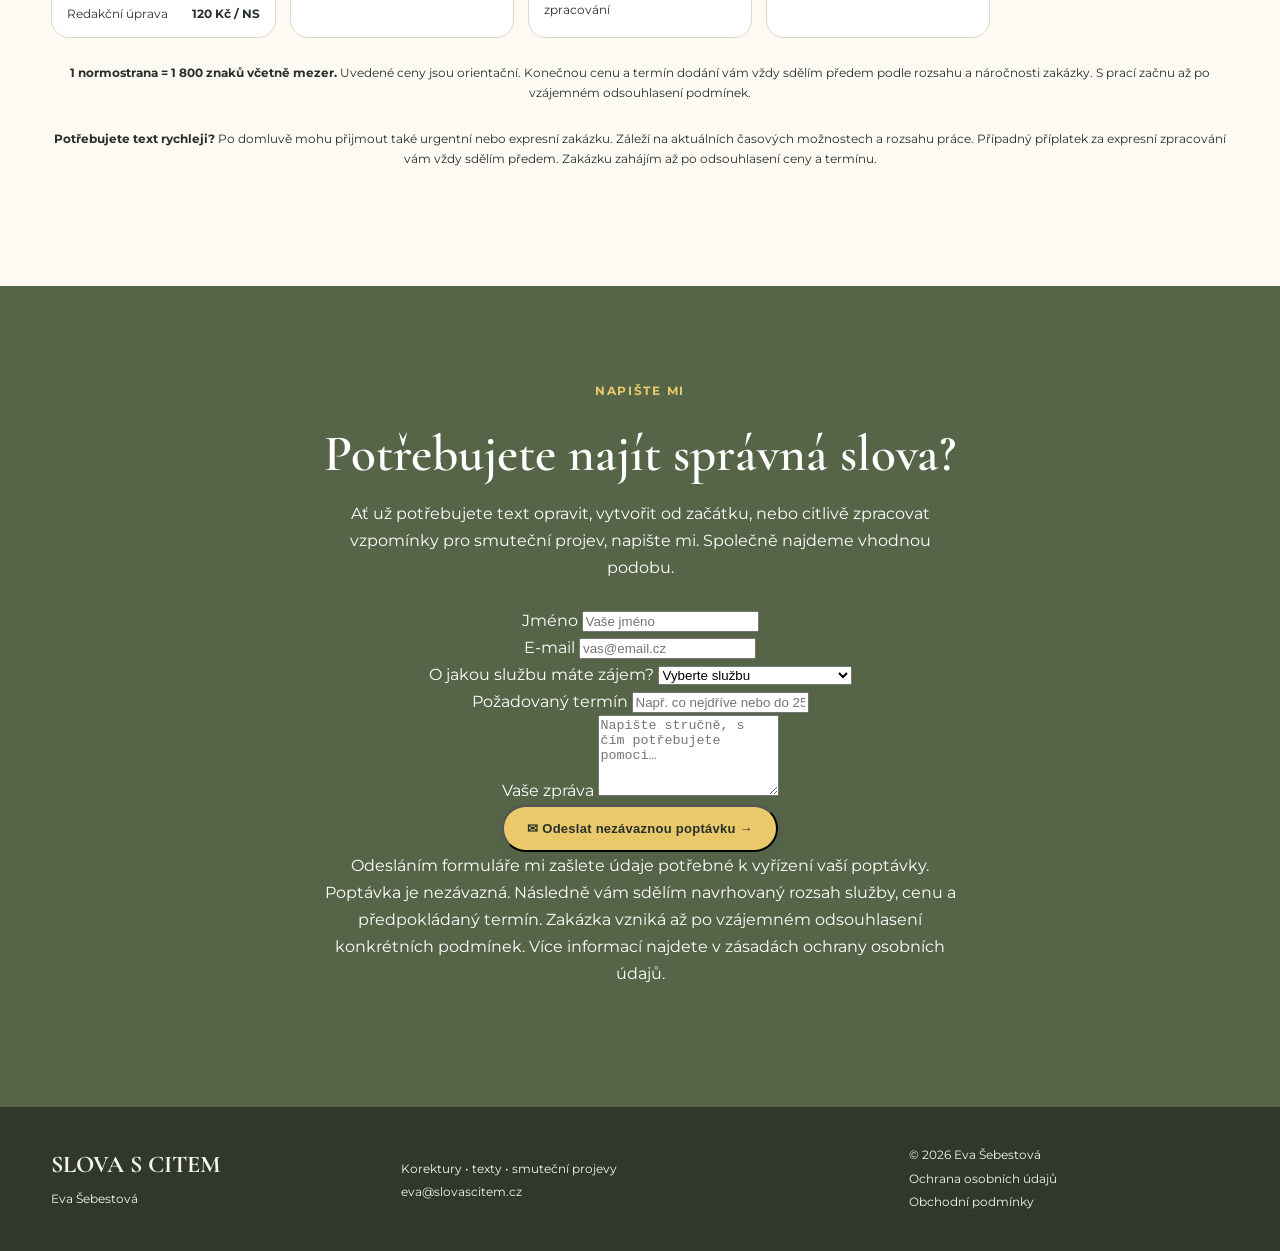
==== commit 3596bbd4: "Update index.html" ====
--- a/index.html
+++ b/index.html
@@ -164,7 +164,7 @@
       <article><h3>Smuteční projevy</h3><p>Smuteční projev <b>od 1 200 Kč</b></p><p>Osobní projev <b>od 1 500 Kč</b></p><p>Rozšířené individuální zpracování <b>od 1 800 Kč</b></p></article>
       <article><h3>Osobní texty a přání</h3><p>Pomoc s formulací <b>od 400 Kč</b></p></article>
     </div>
-    <p class="note"><strong>1 normostrana = 1 800 znaků včetně mezer.</strong> U rozsáhlejších nebo náročnějších zakázek stanovím cenu individuálně před zahájením práce.</p>
+    <p class="note"><strong>1 normostrana = 1 800 znaků včetně mezer.</strong> Uvedené ceny jsou orientační. Konečnou cenu a termín dodání vám vždy sdělím předem podle rozsahu a náročnosti zakázky. S prací začnu až po vzájemném odsouhlasení podmínek.</p>
 
 <p class="note"><strong>Potřebujete text rychleji?</strong> Po domluvě mohu přijmout také urgentní nebo expresní zakázku. Záleží na aktuálních časových možnostech a rozsahu práce. Případný příplatek za expresní zpracování vám vždy sdělím předem. Zakázku zahájím až po odsouhlasení ceny a termínu.</p>
   </div>
@@ -191,8 +191,8 @@
           <option value="" selected disabled>Vyberte službu</option>
           <option>Korektury a úpravy textu</option>
           <option>Text na míru</option>
-          <option>Smuteční projev</option>
-          <option>Osobní text a přání</option>
+          <option>Smuteční projevy</option>
+          <option>Osobní texty a přání</option>
           <option>Jiná služba / nejsem si jistý/á</option>
         </select>
       </div>
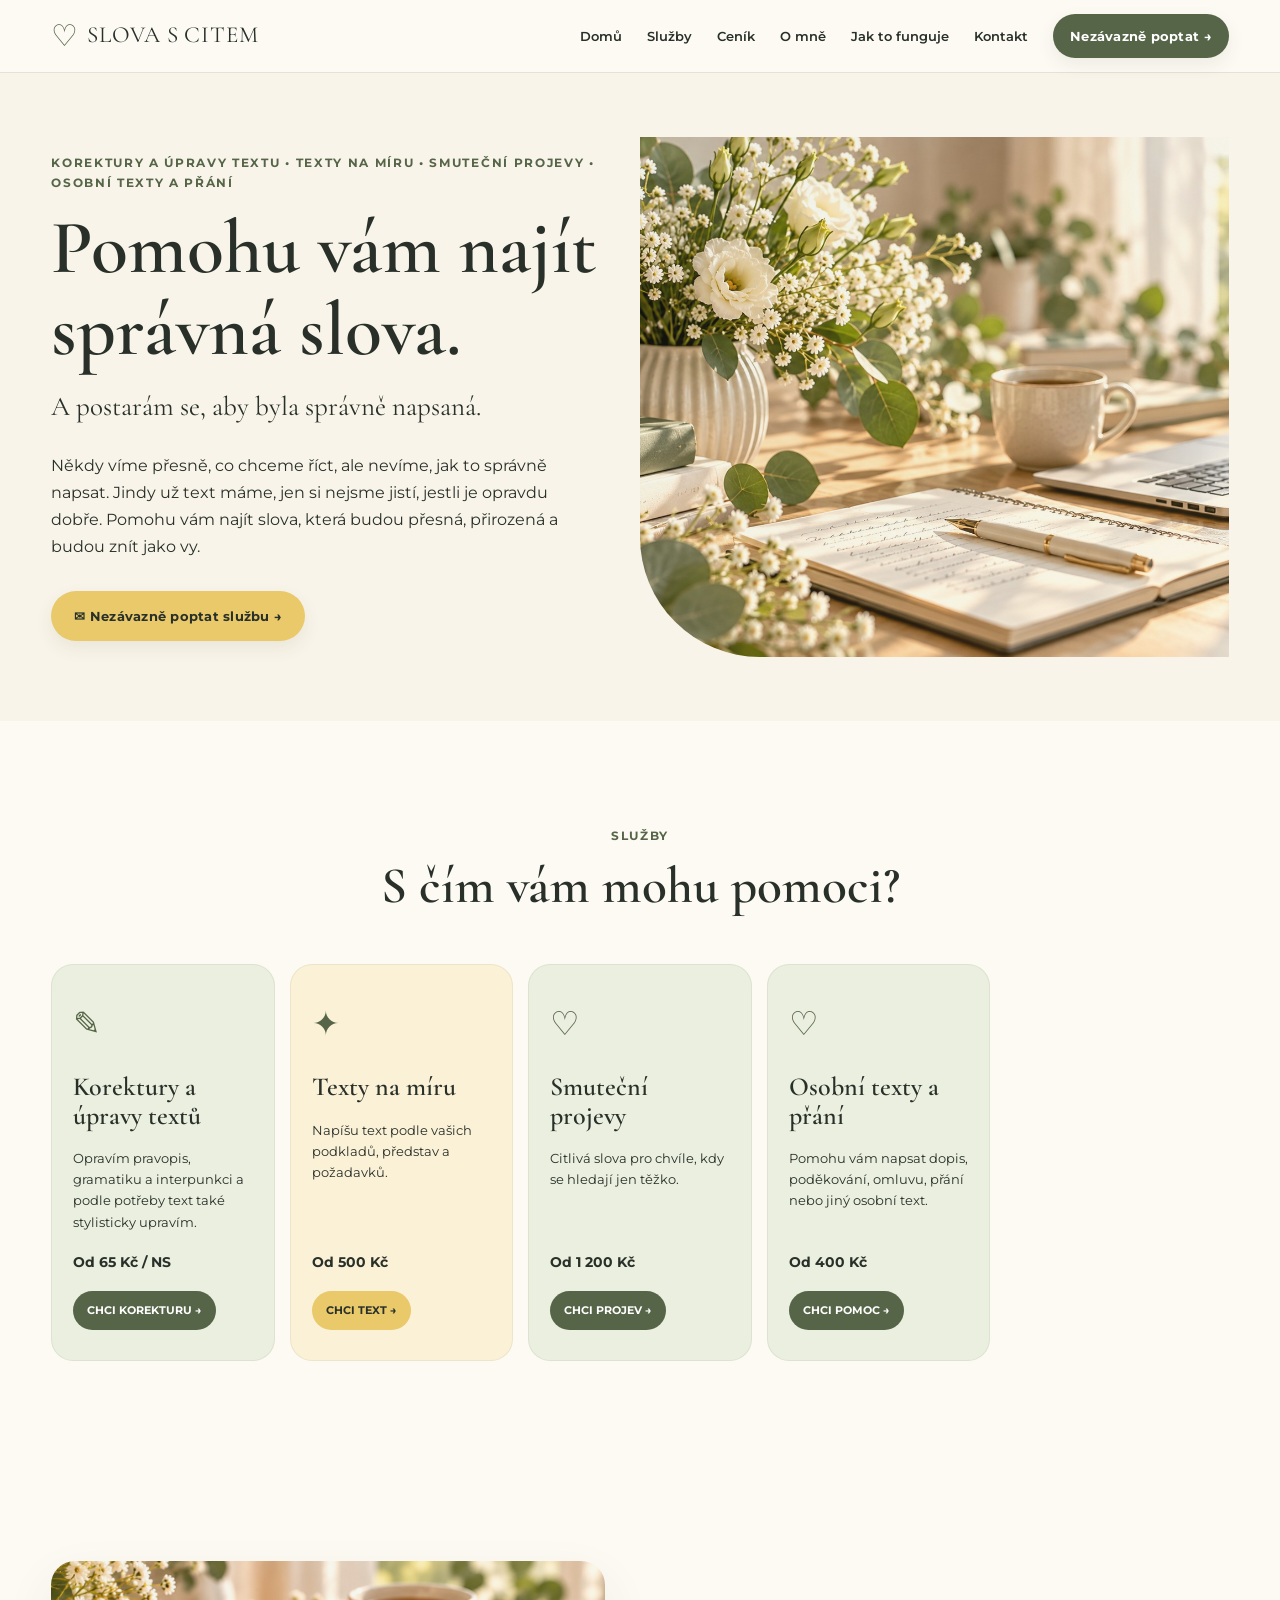
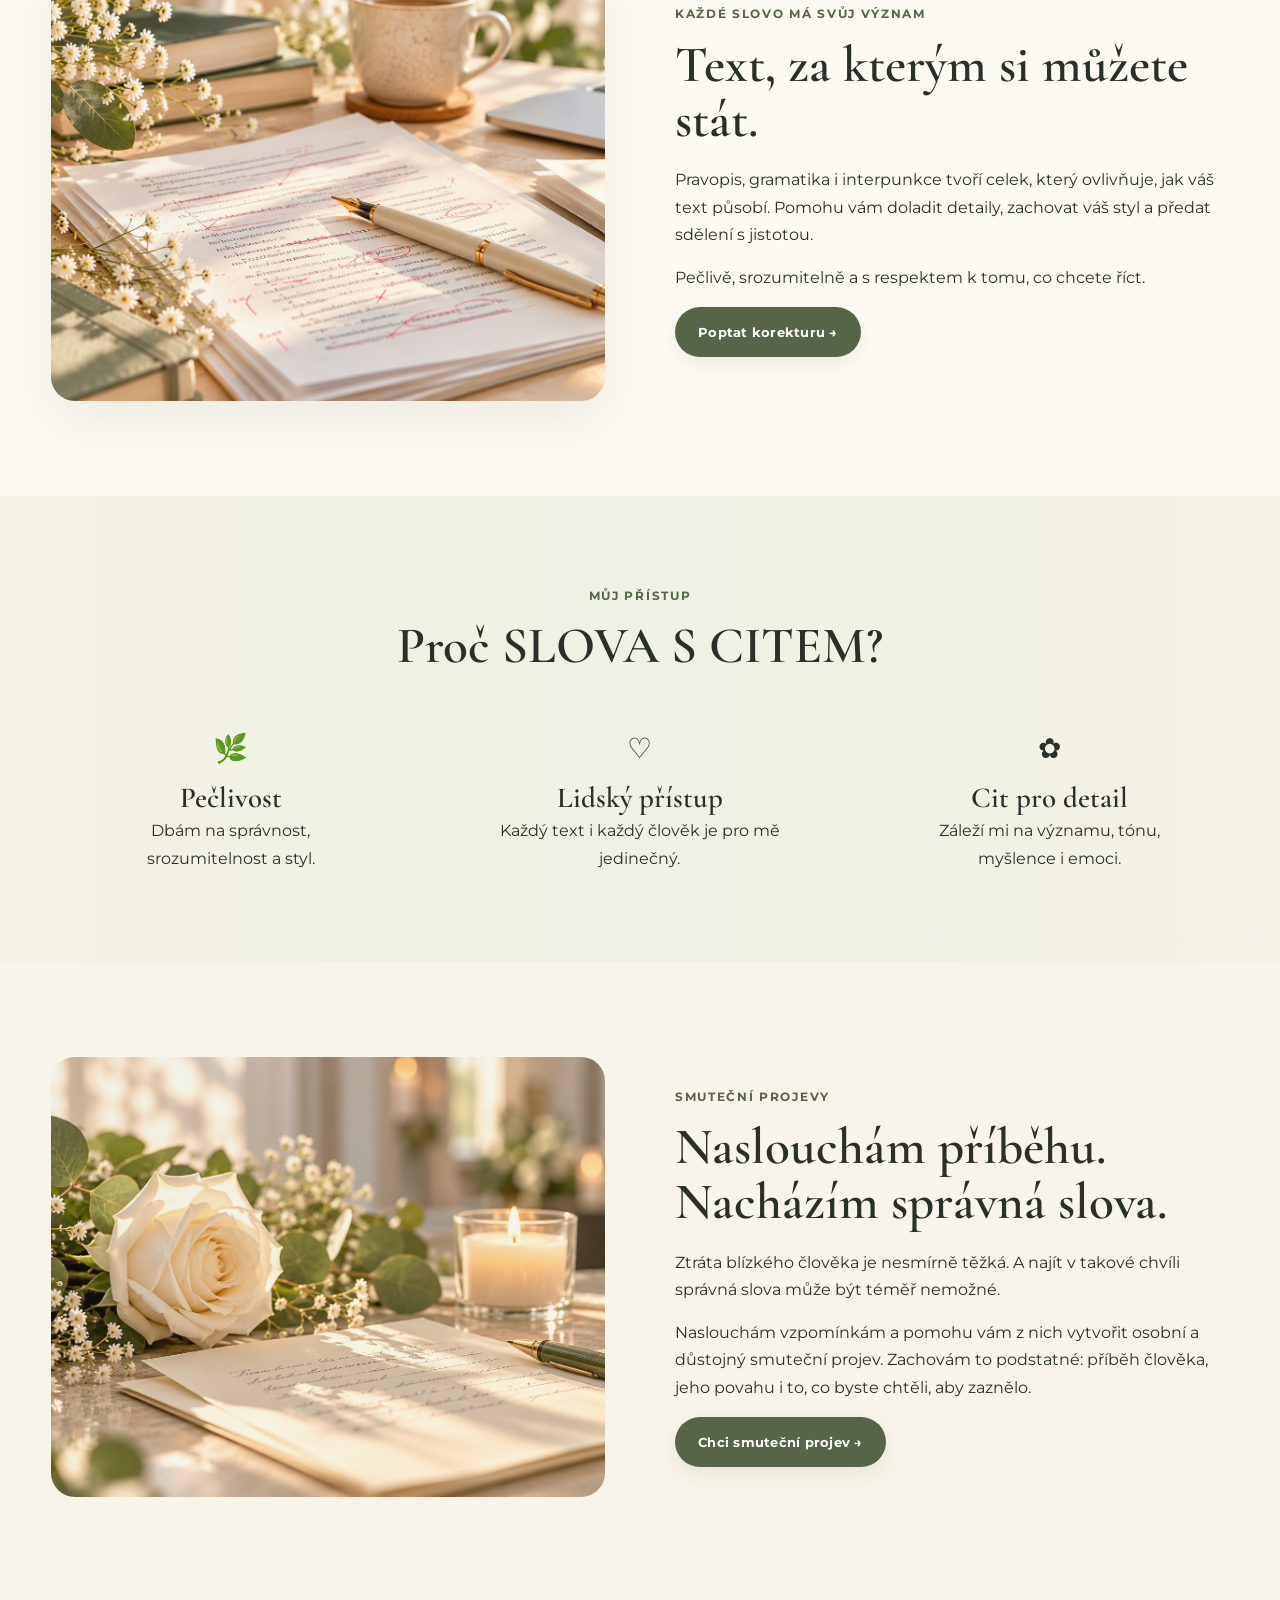
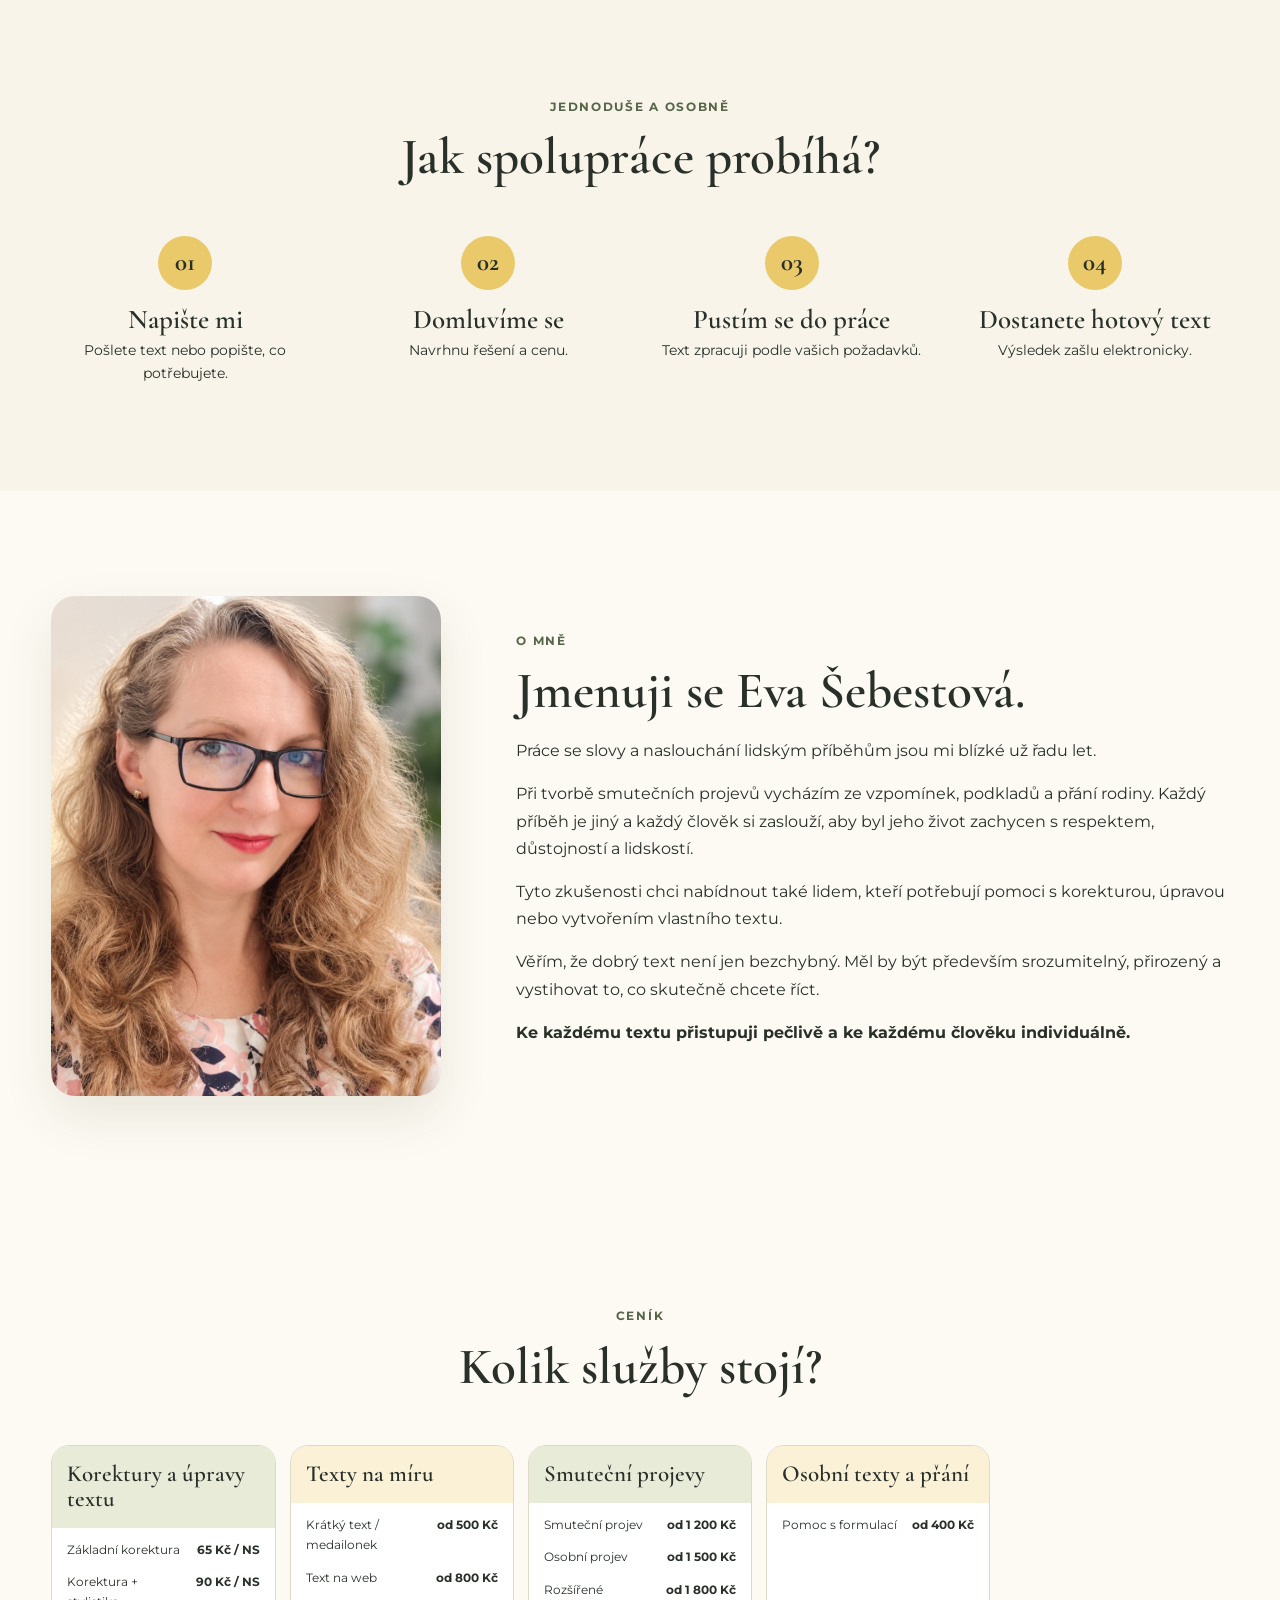
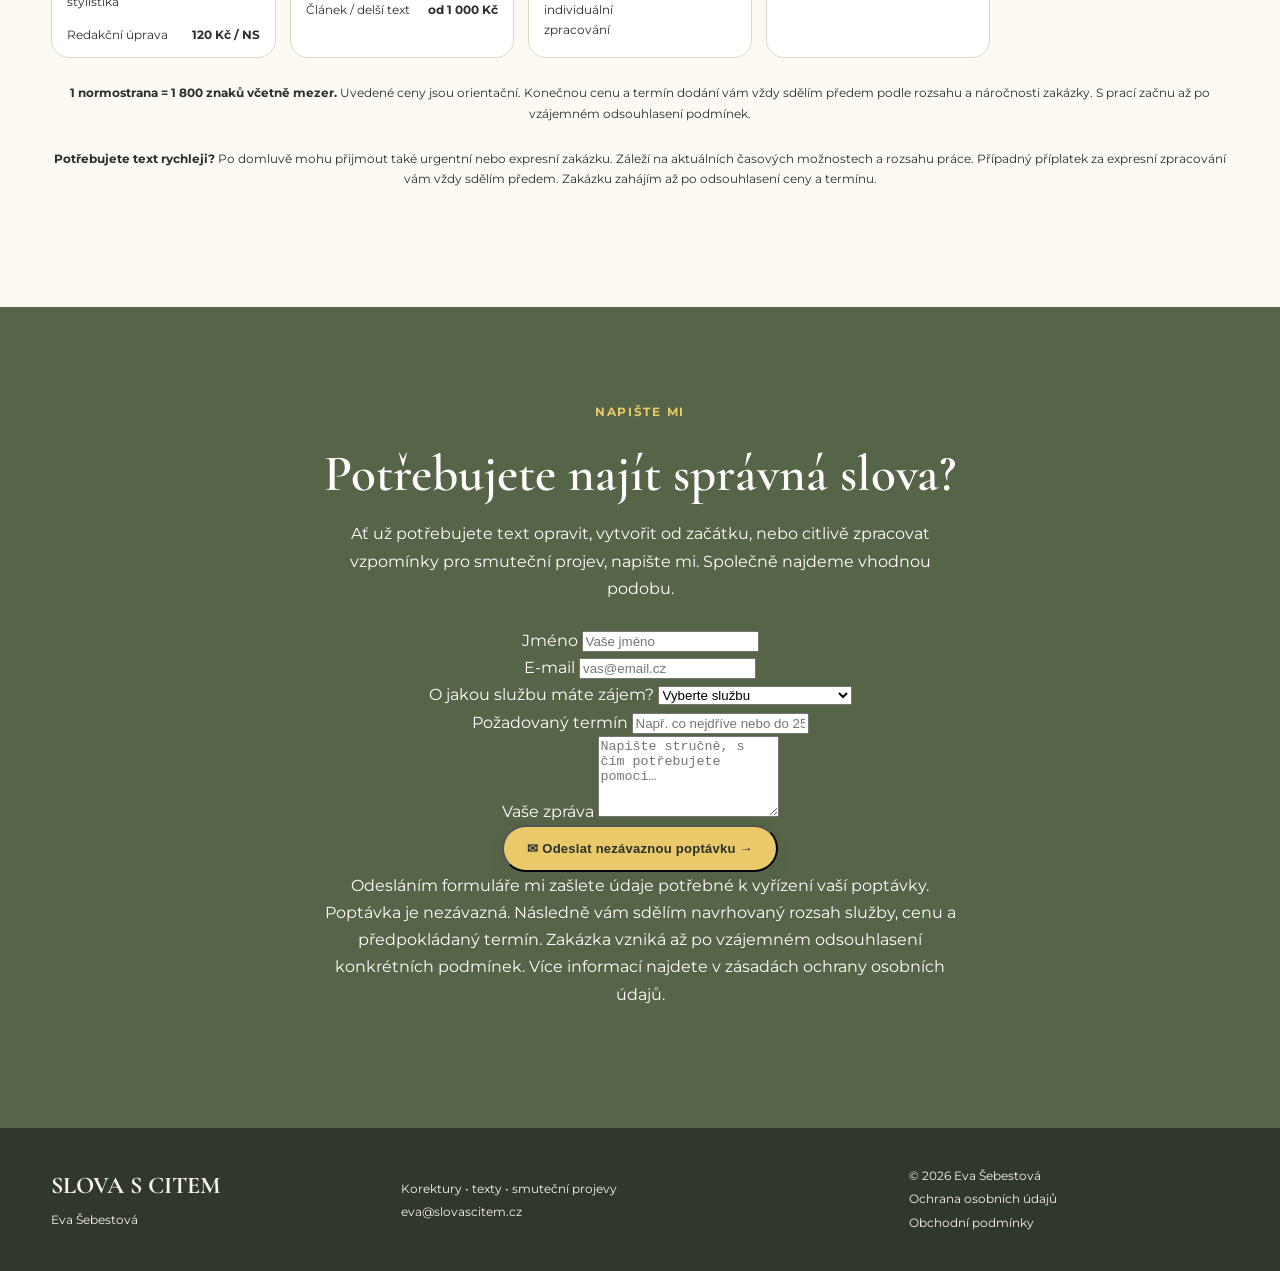
==== commit 6f7154d4: "Update index.html" ====
--- a/index.html
+++ b/index.html
@@ -3,7 +3,7 @@
 <head>
   <meta charset="utf-8">
   <meta name="viewport" content="width=device-width, initial-scale=1">
-  <meta name="description" content="Slova s citem – korektury, texty na zakázku, osobní texty a smuteční projevy.">
+  <meta name="description" content="Slova s citem – korektury a úpravy textu, texty na míru, smuteční projevy, osobní texty a přání.">
   <title>Slova s citem | Eva Šebestová</title>
   <link rel="stylesheet" href="style.css">
 </head>
@@ -33,7 +33,7 @@
 <section class="hero">
   <div class="container hero-grid">
     <div class="hero-copy">
-      <p class="eyebrow">Korektury a úpravy textu • texty na míru • smuteční projevy</p>
+      <p class="eyebrow">Korektury a úpravy textu • texty na míru • smuteční projevy • osobní texty a přání</p>
       <h1>Pomohu vám najít správná slova.</h1>
       <p class="lead">A postarám se, aby byla správně napsaná.</p>
       <p>Někdy víme přesně, co chceme říct, ale nevíme, jak to správně napsat. Jindy už text máme, jen si nejsme jistí, jestli je opravdu dobře. Pomohu vám najít slova, která budou přesná, přirozená a budou znít jako vy.</p>
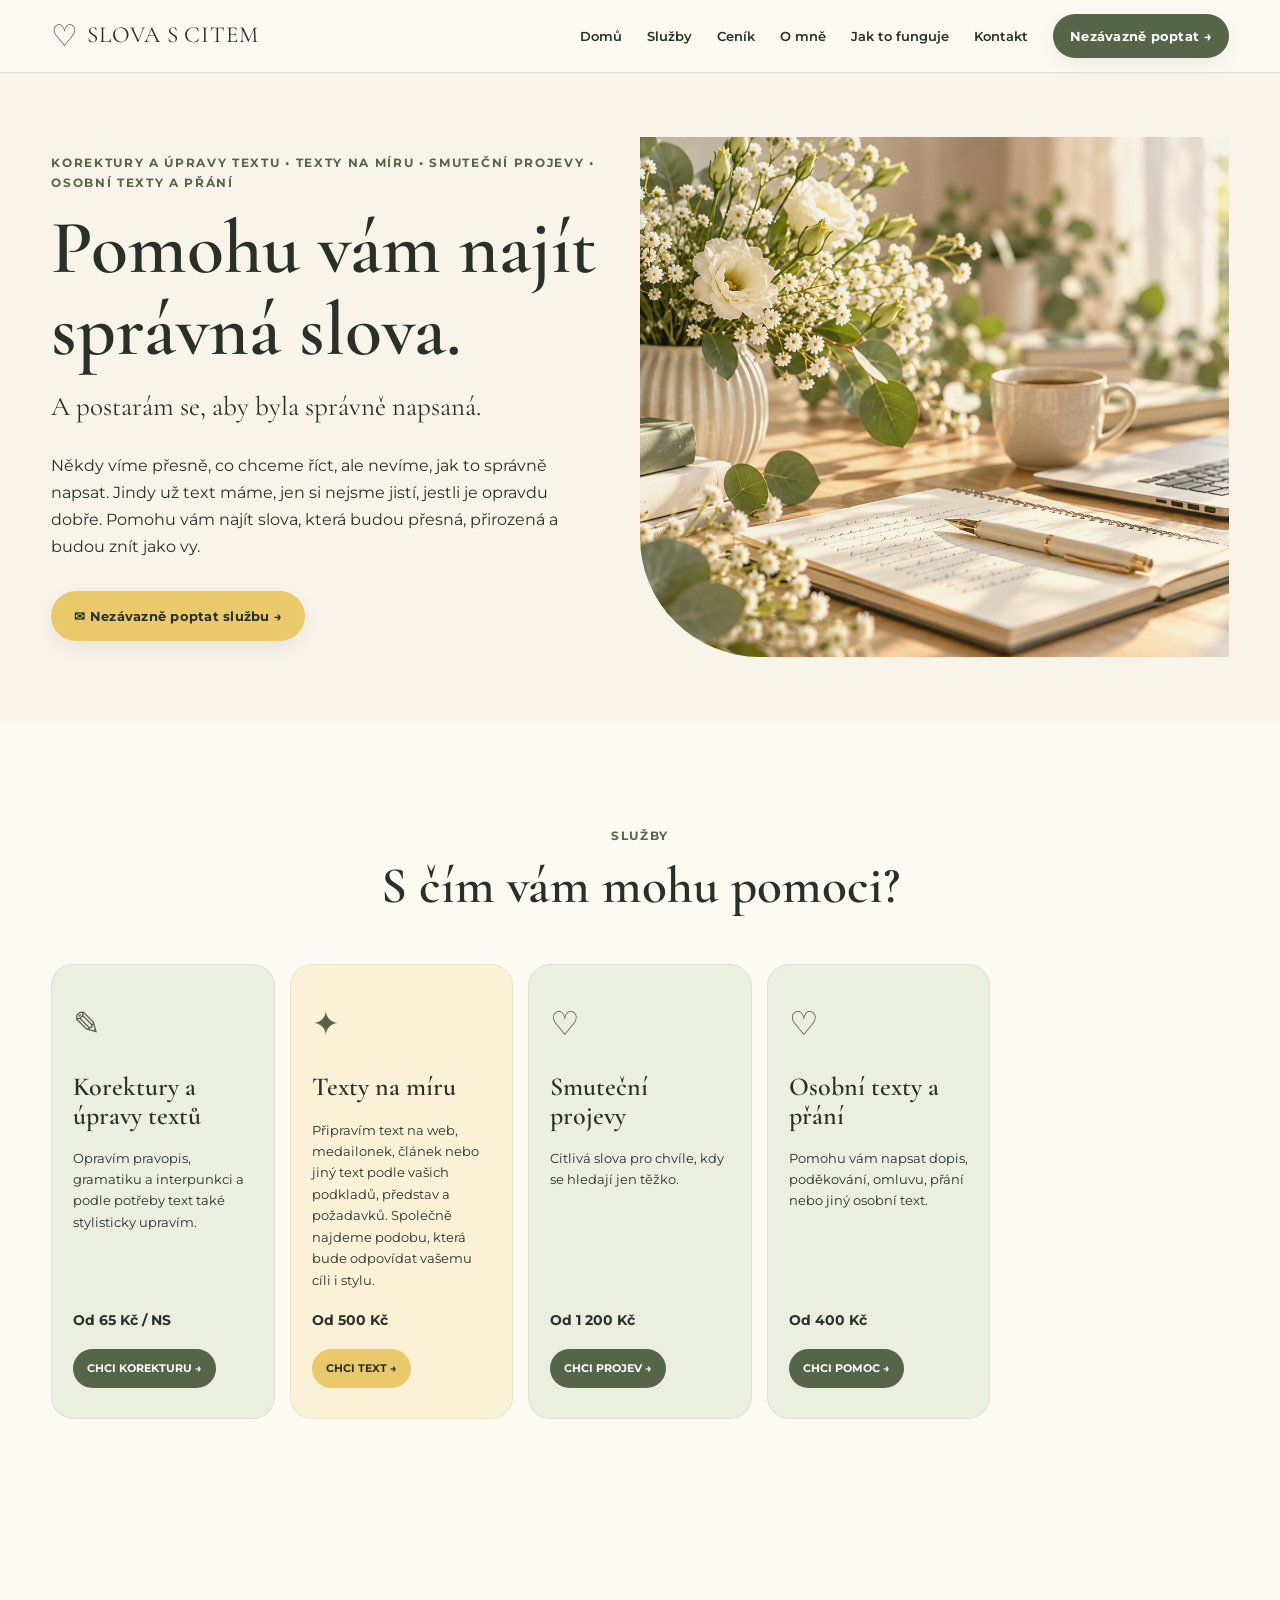
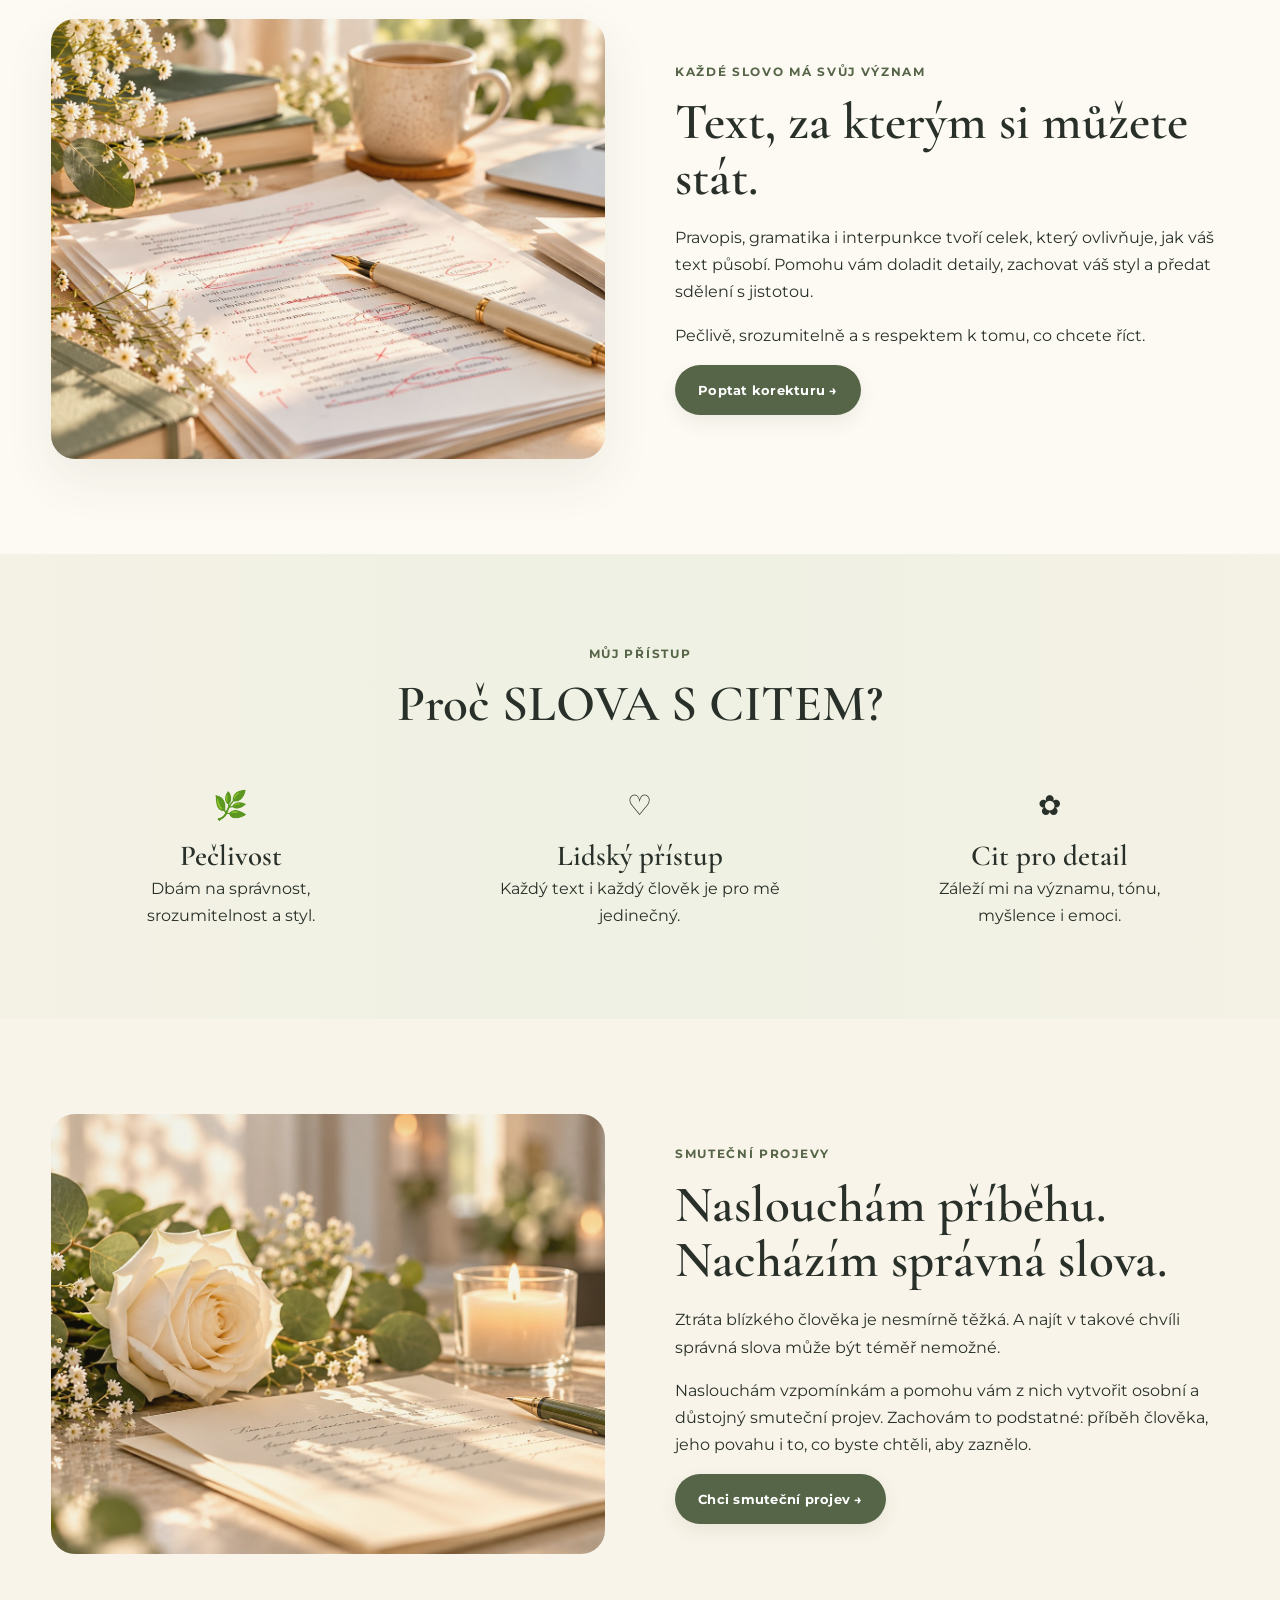
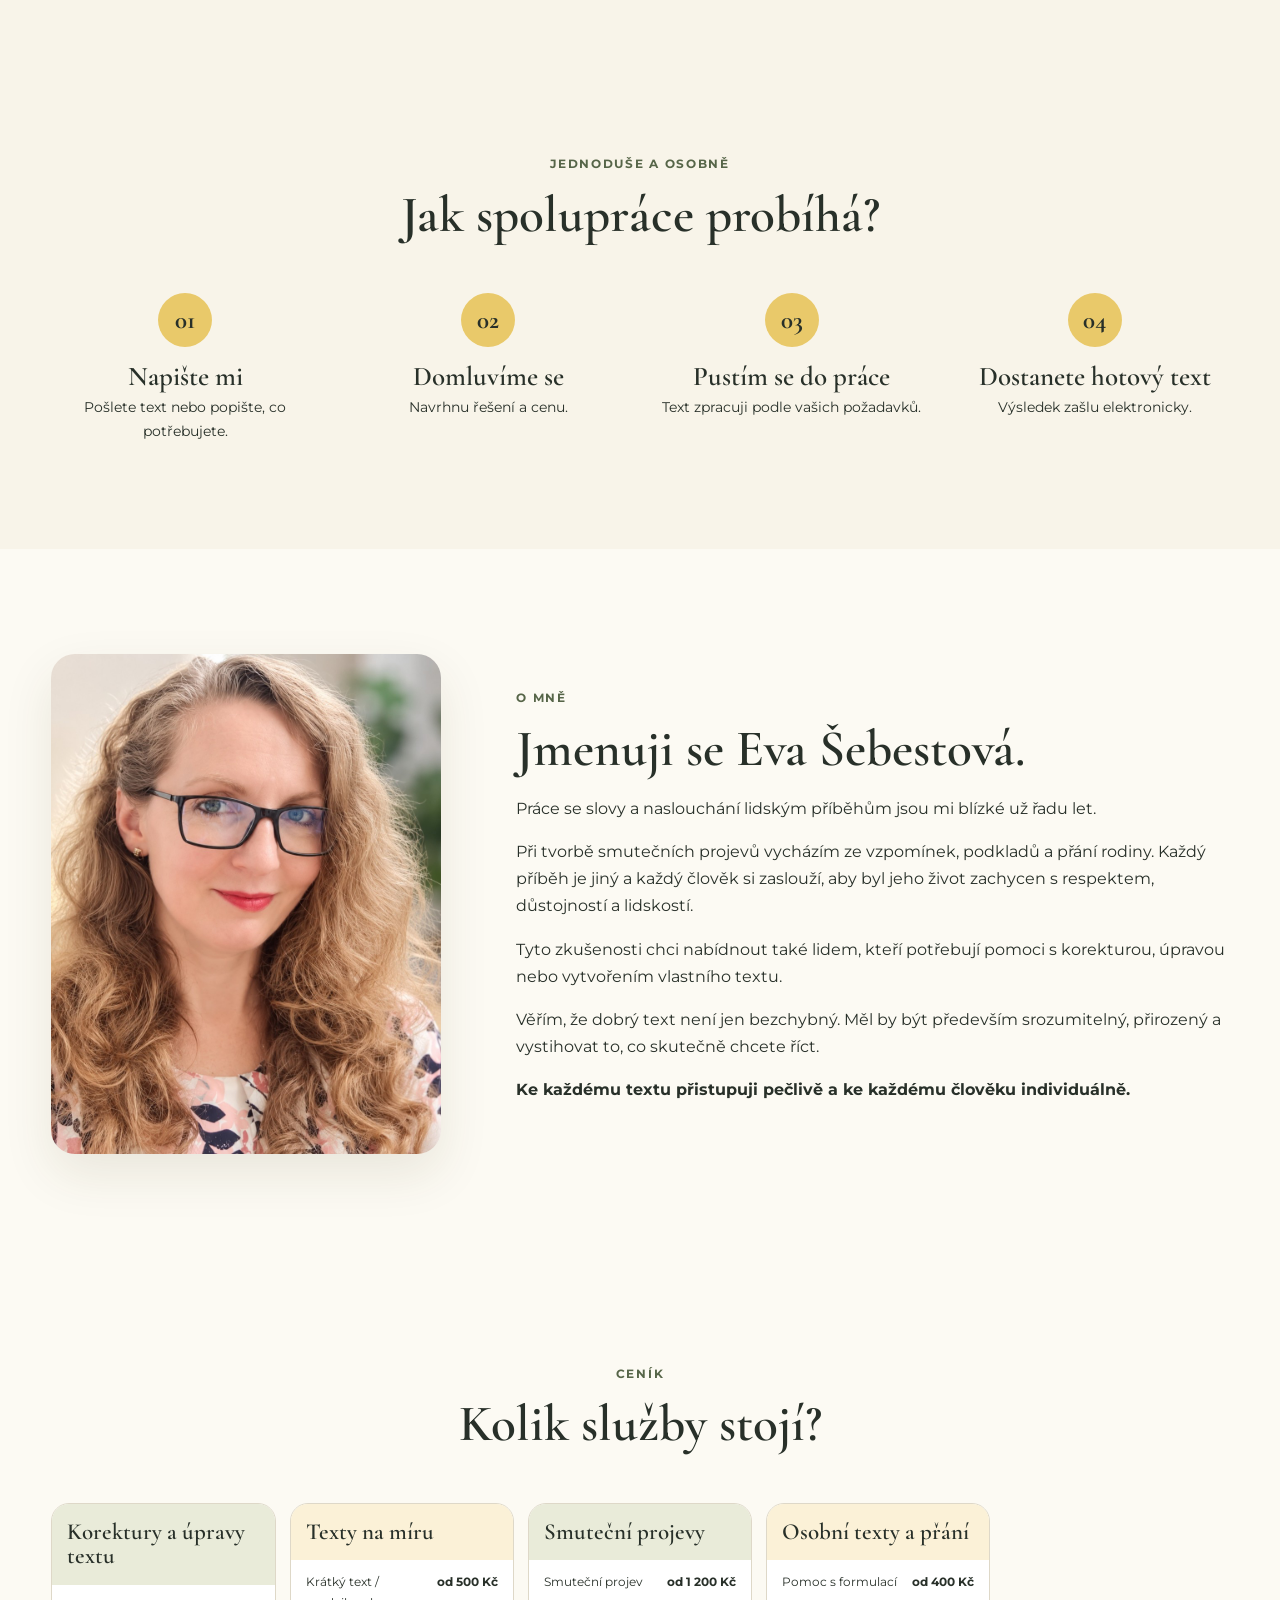
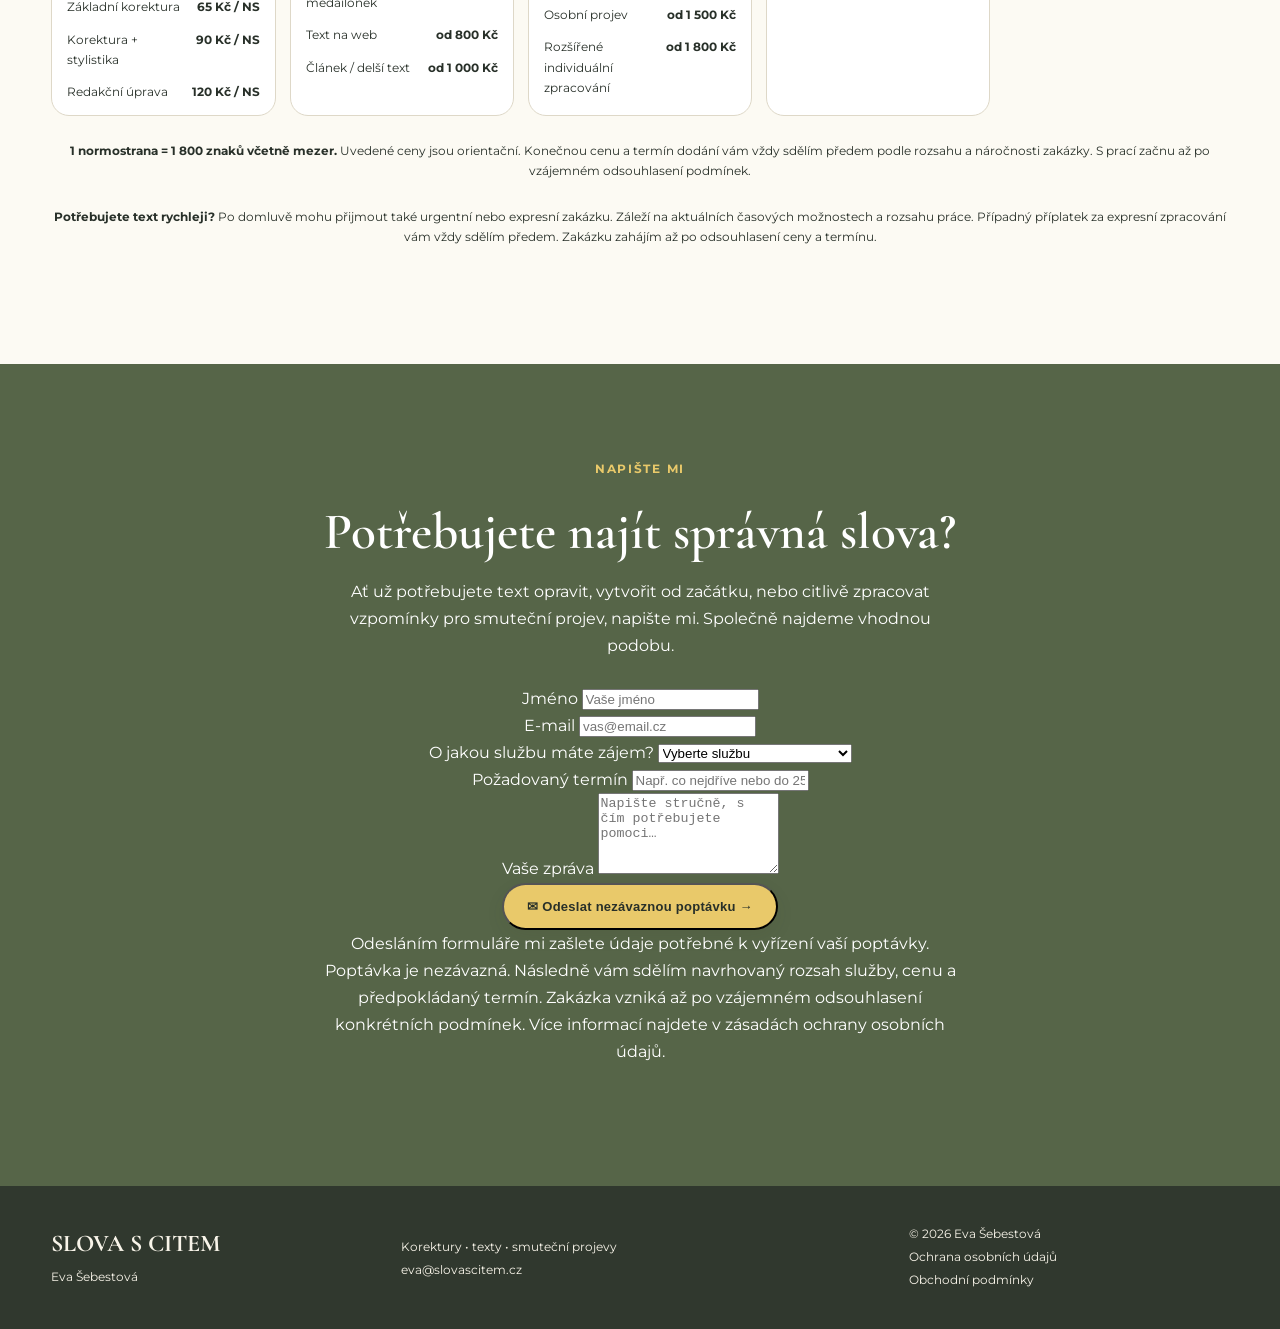
==== commit 541fd74b: "Update index.html" ====
--- a/index.html
+++ b/index.html
@@ -60,7 +60,7 @@
       <article class="service-card accent">
         <span class="service-icon">✦</span>
         <h3>Texty na míru</h3>
-        <p>Napíšu text podle vašich podkladů, představ a požadavků.</p>
+        <p>Připravím text na web, medailonek, článek nebo jiný text podle vašich podkladů, představ a požadavků. Společně najdeme podobu, která bude odpovídat vašemu cíli i stylu.</p>
         <strong>Od 500 Kč</strong>
         <a href="#poptavka">Chci text →</a>
       </article>
